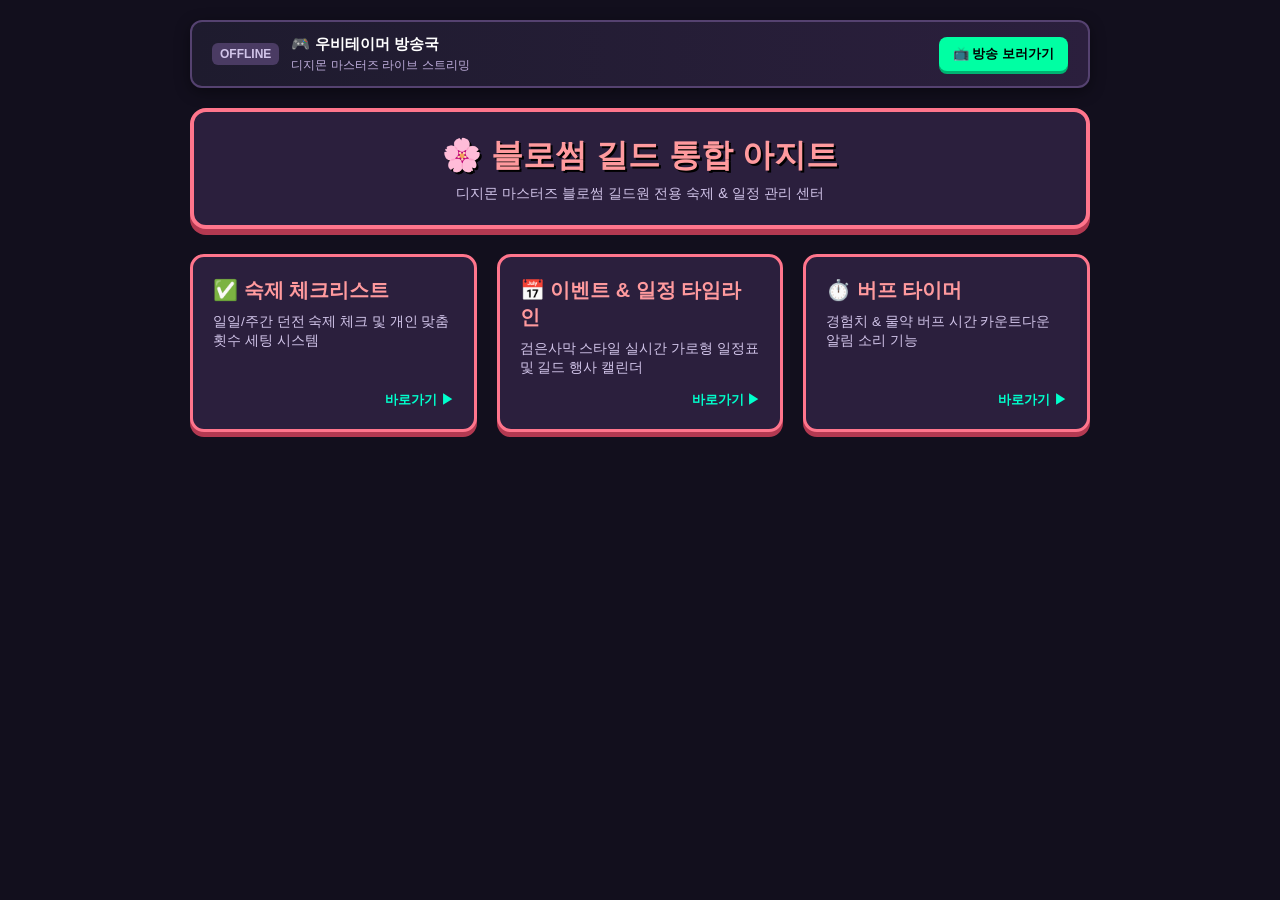
==== index.html @ 5b535c8c "Update index.html" ====
<!DOCTYPE html>
<html lang="ko">
<head>
  <meta charset="UTF-8">
  <meta name="viewport" content="width=device-width, initial-scale=1.0">
  <title>🌸 블로썸 길드 아지트</title>
  <style>
    * { box-sizing: border-box; margin: 0; padding: 0; }
    body {
      background-color: #120f1d;
      color: #ffffff;
      font-family: 'Segoe UI', Malgun Gothic, sans-serif;
      padding: 20px 10px;
      display: flex;
      flex-direction: column;
      align-items: center;
      min-height: 100vh;
      background-image: radial-gradient(#ff9a9e 0.6px, transparent 0.6px), radial-gradient(#ff9a9e 0.6px, #120f1d 0.6px);
      background-size: 24px 24px;
    }
    .container { width: 100%; max-width: 900px; }

    /* 치지직 방송 홍보 배너 */
    .stream-banner {
      background: linear-gradient(90deg, #1e1b2e 0%, #2b1f3d 100%);
      border: 2px solid #554270;
      border-radius: 12px;
      padding: 12px 20px;
      margin-bottom: 20px;
      display: flex;
      justify-content: space-between;
      align-items: center;
      box-shadow: 0 4px 15px rgba(0, 0, 0, 0.4);
      transition: 0.3s;
    }
    /* LIVE 방송 중일 때 스타일 */
    .stream-banner.is-live {
      border-color: #ff5252;
      box-shadow: 0 0 20px rgba(255, 82, 82, 0.4);
      background: linear-gradient(90deg, #2e1b25 0%, #3d1f2b 100%);
    }

    .stream-info { display: flex; align-items: center; gap: 12px; }
    
    .stream-badge {
      background: #4a3b63;
      color: #d1c4e9;
      font-weight: bold;
      font-size: 0.75rem;
      padding: 4px 8px;
      border-radius: 6px;
      transition: 0.3s;
    }
    .stream-banner.is-live .stream-badge {
      background: #ff5252;
      color: #fff;
      animation: pulse 1.5s infinite;
    }

    @keyframes pulse {
      0% { opacity: 1; }
      50% { opacity: 0.6; }
      100% { opacity: 1; }
    }

    .stream-text h4 { font-size: 0.95rem; color: #fff; margin-bottom: 2px; }
    .stream-text p { font-size: 0.78rem; color: #bfaedc; }
    
    .btn-chzzk {
      background: #00ffa3;
      color: #000;
      font-weight: bold;
      text-decoration: none;
      padding: 8px 14px;
      border-radius: 8px;
      font-size: 0.82rem;
      transition: 0.2s;
      box-shadow: 0 3px 0 #00b372;
    }
    .btn-chzzk:hover { background: #33ffb8; transform: translateY(-1px); }

    header {
      text-align: center;
      margin-bottom: 25px;
      background: #2b1f3d;
      padding: 22px;
      border-radius: 16px;
      border: 4px solid #ff758c;
      box-shadow: 0 6px 0 #b33951;
    }
    header h1 { font-size: 2rem; color: #ff9a9e; margin-bottom: 6px; text-shadow: 2px 2px 0px #000; }
    header p { font-size: 0.9rem; color: #d1c4e9; }

    /* 메인 메뉴 카드 그리드 */
    .menu-grid {
      display: grid;
      grid-template-columns: repeat(auto-fit, minmax(260px, 1fr));
      gap: 20px;
    }
    .menu-card {
      background: #2b1f3d;
      border-radius: 14px;
      padding: 20px;
      border: 3px solid #ff758c;
      box-shadow: 0 5px 0 #b33951;
      text-decoration: none;
      color: #fff;
      display: flex;
      flex-direction: column;
      justify-content: space-between;
      transition: 0.2s;
    }
    .menu-card:hover { transform: translateY(-3px); border-color: #00ffcc; box-shadow: 0 8px 0 #00aa88; }
    .card-title { font-size: 1.25rem; font-weight: bold; color: #ff9a9e; margin-bottom: 8px; }
    .card-desc { font-size: 0.85rem; color: #d1c4e9; line-height: 1.4; margin-bottom: 15px; }
    .card-go { font-size: 0.8rem; font-weight: bold; color: #00ffcc; text-align: right; }
  </style>
</head>
<body>

  <div class="container">
    
    <!-- 🎮 우비테이머 실시간 라이브 연동 배너 -->
    <div class="stream-banner" id="streamBanner">
      <div class="stream-info">
        <span class="stream-badge" id="liveBadge">OFFLINE</span>
        <div class="stream-text">
          <h4 id="streamTitle">🎮 우비테이머 방송국</h4>
          <p id="streamDesc">디지몬 마스터즈 라이브 스트리밍</p>
        </div>
      </div>
      <a href="https://chzzk.naver.com/241f32b55087d010e6a1b2468b45d8b8" id="chzzkLink" target="_blank" class="btn-chzzk">📺 방송 보러가기</a>
    </div>

    <header>
      <h1>🌸 블로썸 길드 통합 아지트</h1>
      <p>디지몬 마스터즈 블로썸 길드원 전용 숙제 & 일정 관리 센터</p>
    </header>

    <div class="menu-grid">
      <a href="todo.html" class="menu-card">
        <div>
          <div class="card-title">✅ 숙제 체크리스트</div>
          <div class="card-desc">일일/주간 던전 숙제 체크 및 개인 맞춤 횟수 세팅 시스템</div>
        </div>
        <div class="card-go">바로가기 ▶</div>
      </a>

      <a href="event.html" class="menu-card">
        <div>
          <div class="card-title">📅 이벤트 & 일정 타임라인</div>
          <div class="card-desc">검은사막 스타일 실시간 가로형 일정표 및 길드 행사 캘린더</div>
        </div>
        <div class="card-go">바로가기 ▶</div>
      </a>

      <a href="timer.html" class="menu-card">
        <div>
          <div class="card-title">⏱️ 버프 타이머</div>
          <div class="card-desc">경험치 & 물약 버프 시간 카운트다운 알림 소리 기능</div>
        </div>
        <div class="card-go">바로가기 ▶</div>
      </a>
    </div>

  </div>

  <script>
    // 🌟 치지직 URL 기반 라이브 상태 감지
    const chzzkUrl = document.getElementById('chzzkLink').href;
    
    // URL에서 채널 고유 ID 추출
    function extractChannelId(url) {
      const match = url.match(/chzzk\.naver\.com\/(?:live\/)?([a-zA-Z0-9]+)/);
      return match ? match[1] : null;
    }

    async function checkChzzkLiveStatus() {
      const channelId = extractChannelId(chzzkUrl);
      if (!channelId) return;

      const banner = document.getElementById('streamBanner');
      const badge = document.getElementById('liveBadge');
      const desc = document.getElementById('streamDesc');

      try {
        // 프록시 API를 사용하여 실시간 방송 상태 데이터 로드
        const res = await fetch(`https://api.chzzk.naver.com/service/v1/channels/${channelId}/live-detail`);
        const data = await res.json();

        if (data && data.content && data.content.status === 'OPEN') {
          // 방송 중 (OPEN)일 때
          banner.classList.add('is-live');
          badge.innerText = '🔴 LIVE 방송 중';
          
          const liveTitle = data.content.liveTitle || '디지몬 마스터즈 방송 진행 중!';
          desc.innerText = liveTitle;
        } else {
          // 방송이 아닐 때 (CLOSE)
          banner.classList.remove('is-live');
          badge.innerText = 'OFFLINE';
          desc.innerText = '디지몬 마스터즈 라이브 스트리밍';
        }
      } catch (err) {
        // CORS 또는 로딩 오류 시 기본 오프라인 상태 유지
        console.log("치지직 상태 감지 대기 중");
      }
    }

    // 로딩 시 1회 체크 및 1분마다 상태 자동 갱신
    checkChzzkLiveStatus();
    setInterval(checkChzzkLiveStatus, 60000);
  </script>
</body>
</html>
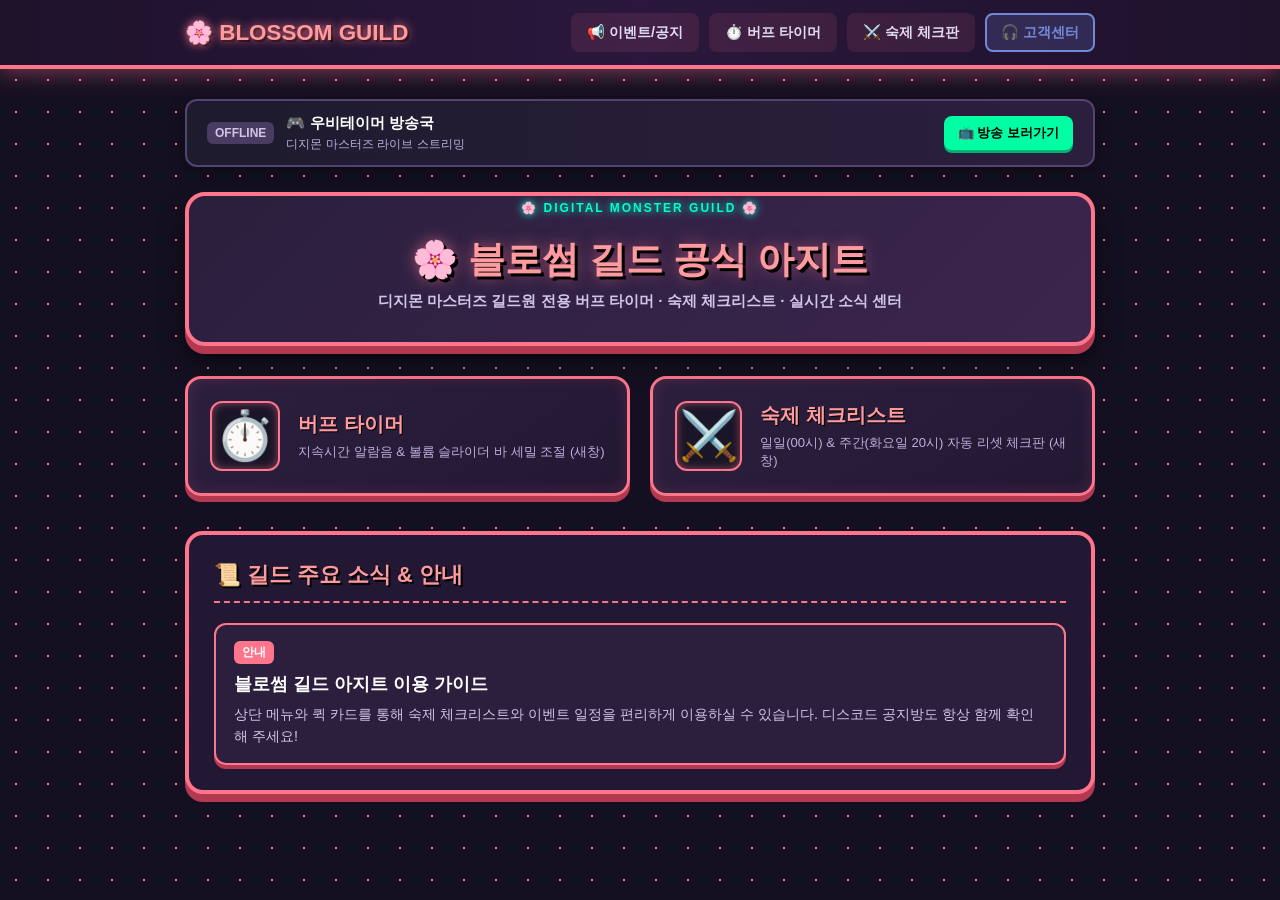
==== commit c05a6d29: "Update index.html" ====
--- a/index.html
+++ b/index.html
@@ -3,45 +3,122 @@
 <head>
   <meta charset="UTF-8">
   <meta name="viewport" content="width=device-width, initial-scale=1.0">
-  <title>🌸 블로썸 길드 아지트</title>
+  <title>🌸 블로썸 길드 공식 아지트</title>
   <style>
-    * { box-sizing: border-box; margin: 0; padding: 0; }
+    * {
+      box-sizing: border-box;
+      margin: 0;
+      padding: 0;
+    }
     body {
-      background-color: #120f1d;
+      background-color: #151021;
       color: #ffffff;
       font-family: 'Segoe UI', Malgun Gothic, sans-serif;
-      padding: 20px 10px;
+      min-height: 100vh;
+      /* 디마/벚꽃 테마 감성 배경 패턴 */
+      background-image: 
+        radial-gradient(#ff758c 0.8px, transparent 0.8px), 
+        radial-gradient(#00ffcc 0.6px, #151021 0.6px);
+      background-size: 32px 32px;
+      background-position: 0 0, 16px 16px;
       display: flex;
       flex-direction: column;
       align-items: center;
-      min-height: 100vh;
-      background-image: radial-gradient(#ff9a9e 0.6px, transparent 0.6px), radial-gradient(#ff9a9e 0.6px, #120f1d 0.6px);
-      background-size: 24px 24px;
-    }
-    .container { width: 100%; max-width: 900px; }
-
-    /* 치지직 방송 홍보 배너 */
+    }
+
+    /* 🎮 상단 게임 카테고리 네비게이션 바 (디지바이스 네온 스타일) */
+    nav.navbar {
+      width: 100%;
+      background: linear-gradient(90deg, #1e122b, #2b173d, #1e122b);
+      border-bottom: 4px solid #ff758c;
+      box-shadow: 0 4px 20px rgba(255, 117, 140, 0.4);
+      position: sticky;
+      top: 0;
+      z-index: 100;
+      display: flex;
+      justify-content: center;
+    }
+    .nav-container {
+      width: 100%;
+      max-width: 950px;
+      display: flex;
+      justify-content: space-between;
+      align-items: center;
+      padding: 0 20px;
+      height: 65px;
+    }
+    .brand-logo {
+      font-size: 1.4rem;
+      font-weight: 900;
+      color: #ff9a9e;
+      text-decoration: none;
+      text-shadow: 0 0 10px #ff758c, 2px 2px 0 #000;
+      display: flex;
+      align-items: center;
+      gap: 8px;
+    }
+    .nav-menu {
+      display: flex;
+      list-style: none;
+      gap: 10px;
+    }
+    .nav-link {
+      color: #e2d9f3;
+      text-decoration: none;
+      font-weight: bold;
+      font-size: 0.9rem;
+      padding: 8px 14px;
+      border-radius: 8px;
+      border: 2px solid transparent;
+      transition: 0.2s;
+      display: flex;
+      align-items: center;
+      gap: 6px;
+      background: rgba(255, 117, 140, 0.1);
+    }
+    .nav-link:hover {
+      background: #ff758c;
+      color: #fff;
+      border-color: #fff;
+      box-shadow: 0 0 12px #ff758c;
+      transform: translateY(-2px);
+    }
+    .nav-link.support {
+      background: rgba(114, 137, 218, 0.2);
+      border-color: #7289da;
+      color: #7289da;
+    }
+    .nav-link.support:hover {
+      background: #7289da;
+      color: #fff;
+      box-shadow: 0 0 12px #7289da;
+    }
+
+    .main-container {
+      width: 100%;
+      max-width: 950px;
+      padding: 30px 20px;
+    }
+
+    /* 🎮 우비테이머 실시간 라이브 연동 배너 (민폐 안 끼치고 세련된 디자인) */
     .stream-banner {
       background: linear-gradient(90deg, #1e1b2e 0%, #2b1f3d 100%);
       border: 2px solid #554270;
       border-radius: 12px;
       padding: 12px 20px;
-      margin-bottom: 20px;
+      margin-bottom: 25px;
       display: flex;
       justify-content: space-between;
       align-items: center;
       box-shadow: 0 4px 15px rgba(0, 0, 0, 0.4);
       transition: 0.3s;
     }
-    /* LIVE 방송 중일 때 스타일 */
     .stream-banner.is-live {
       border-color: #ff5252;
       box-shadow: 0 0 20px rgba(255, 82, 82, 0.4);
       background: linear-gradient(90deg, #2e1b25 0%, #3d1f2b 100%);
     }
-
     .stream-info { display: flex; align-items: center; gap: 12px; }
-    
     .stream-badge {
       background: #4a3b63;
       color: #d1c4e9;
@@ -56,16 +133,13 @@
       color: #fff;
       animation: pulse 1.5s infinite;
     }
-
     @keyframes pulse {
       0% { opacity: 1; }
       50% { opacity: 0.6; }
       100% { opacity: 1; }
     }
-
     .stream-text h4 { font-size: 0.95rem; color: #fff; margin-bottom: 2px; }
     .stream-text p { font-size: 0.78rem; color: #bfaedc; }
-    
     .btn-chzzk {
       background: #00ffa3;
       color: #000;
@@ -79,47 +153,209 @@
     }
     .btn-chzzk:hover { background: #33ffb8; transform: translateY(-1px); }
 
-    header {
+    /* 메인 히어로 헤더 (블로썸 길드 타이틀) */
+    header.hero-header {
       text-align: center;
-      margin-bottom: 25px;
+      margin-bottom: 30px;
+      background: linear-gradient(135deg, #2b1f3d, #3c254e);
+      padding: 30px 20px;
+      border-radius: 20px;
+      border: 4px solid #ff758c;
+      box-shadow: 0 8px 0 #b33951, 0 15px 25px rgba(0,0,0,0.6);
+      position: relative;
+      overflow: hidden;
+    }
+    header.hero-header::before {
+      content: "🌸 DIGITAL MONSTER GUILD 🌸";
+      position: absolute;
+      top: 5px;
+      left: 50%;
+      transform: translateX(-50%);
+      font-size: 0.75rem;
+      color: #00ffcc;
+      font-weight: bold;
+      letter-spacing: 2px;
+      text-shadow: 0 0 8px #00ffcc;
+    }
+    header.hero-header h1 {
+      font-size: 2.3rem;
+      color: #ff9a9e;
+      margin: 10px 0 6px 0;
+      text-shadow: 3px 3px 0px #000, 0 0 15px rgba(255,117,140,0.6);
+    }
+    header.hero-header p {
+      font-size: 0.95rem;
+      color: #d1c4e9;
+      font-weight: 600;
+    }
+
+    /* 🚀 게임 유틸리티 퀵 바로가기 카드 */
+    .quick-grid {
+      display: grid;
+      grid-template-columns: 1fr 1fr;
+      gap: 20px;
+      margin-bottom: 35px;
+    }
+    @media (max-width: 650px) {
+      .quick-grid {
+        grid-template-columns: 1fr;
+      }
+      .nav-menu {
+        gap: 4px;
+      }
+      .nav-link {
+        font-size: 0.75rem;
+        padding: 6px 8px;
+      }
+    }
+    .quick-card {
+      background: linear-gradient(145deg, #2b1f3d, #231834);
+      border: 3px solid #ff758c;
+      border-radius: 16px;
+      padding: 22px;
+      text-decoration: none;
+      color: #fff;
+      box-shadow: 0 6px 0 #b33951, inset 0 0 15px rgba(255,117,140,0.15);
+      transition: 0.2s;
+      display: flex;
+      align-items: center;
+      gap: 18px;
+    }
+    .quick-card:hover {
+      transform: translateY(-4px);
+      box-shadow: 0 10px 0 #b33951, 0 0 20px rgba(255,117,140,0.4);
+      border-color: #ff9a9e;
+    }
+    .quick-card:active {
+      transform: translateY(2px);
+      box-shadow: 0 3px 0 #b33951;
+    }
+    .quick-icon {
+      font-size: 3rem;
+      background: #1a1528;
+      width: 70px;
+      height: 70px;
+      display: flex;
+      align-items: center;
+      justify-content: center;
+      border-radius: 12px;
+      border: 2px solid #ff758c;
+      box-shadow: inset 0 0 8px rgba(255,117,140,0.5);
+    }
+    .quick-info h3 {
+      font-size: 1.25rem;
+      color: #ff9a9e;
+      margin-bottom: 5px;
+      text-shadow: 1px 1px 0 #000;
+    }
+    .quick-info p {
+      font-size: 0.82rem;
+      color: #bfaedc;
+      line-height: 1.35;
+    }
+
+    /* 📢 공지사항 & 이벤트 소식 게시판 섹션 */
+    .board-section {
+      background: #231834;
+      border-radius: 18px;
+      padding: 25px;
+      border: 4px solid #ff758c;
+      box-shadow: 0 8px 0 #b33951;
+    }
+    .board-header {
+      display: flex;
+      justify-content: space-between;
+      align-items: center;
+      margin-bottom: 20px;
+      padding-bottom: 12px;
+      border-bottom: 2px dashed #ff758c;
+    }
+    .board-title {
+      font-size: 1.35rem;
+      font-weight: bold;
+      color: #ff9a9e;
+      text-shadow: 2px 2px 0 #000;
+      display: flex;
+      align-items: center;
+      gap: 8px;
+    }
+    
+    button {
+      font-family: inherit;
+      font-size: 0.85rem;
+      padding: 7px 14px;
+      border-radius: 8px;
+      border: 2px solid #222;
+      outline: none;
+      cursor: pointer;
+      font-weight: bold;
+      transition: 0.15s;
+    }
+    .btn-admin {
+      background: #ffb703;
+      color: #111;
+      border-color: #d48b00;
+      box-shadow: 0 3px 0 #b57600;
+    }
+    .btn-admin:hover {
+      background: #ffd043;
+    }
+    .btn-admin:active {
+      transform: translateY(2px);
+      box-shadow: none;
+    }
+
+    .notice-list {
+      display: flex;
+      flex-direction: column;
+      gap: 14px;
+    }
+    .notice-card {
       background: #2b1f3d;
-      padding: 22px;
-      border-radius: 16px;
-      border: 4px solid #ff758c;
-      box-shadow: 0 6px 0 #b33951;
-    }
-    header h1 { font-size: 2rem; color: #ff9a9e; margin-bottom: 6px; text-shadow: 2px 2px 0px #000; }
-    header p { font-size: 0.9rem; color: #d1c4e9; }
-
-    /* 메인 메뉴 카드 그리드 */
-    .menu-grid {
-      display: grid;
-      grid-template-columns: repeat(auto-fit, minmax(260px, 1fr));
-      gap: 20px;
-    }
-    .menu-card {
-      background: #2b1f3d;
-      border-radius: 14px;
-      padding: 20px;
-      border: 3px solid #ff758c;
-      box-shadow: 0 5px 0 #b33951;
-      text-decoration: none;
-      color: #fff;
-      display: flex;
-      flex-direction: column;
-      justify-content: space-between;
-      transition: 0.2s;
-    }
-    .menu-card:hover { transform: translateY(-3px); border-color: #00ffcc; box-shadow: 0 8px 0 #00aa88; }
-    .card-title { font-size: 1.25rem; font-weight: bold; color: #ff9a9e; margin-bottom: 8px; }
-    .card-desc { font-size: 0.85rem; color: #d1c4e9; line-height: 1.4; margin-bottom: 15px; }
-    .card-go { font-size: 0.8rem; font-weight: bold; color: #00ffcc; text-align: right; }
+      border-radius: 12px;
+      padding: 16px 18px;
+      border: 2px solid #ff758c;
+      box-shadow: 0 4px 0 #b33951;
+    }
+    .notice-badge {
+      display: inline-block;
+      background: #ff758c;
+      color: #fff;
+      font-size: 0.75rem;
+      font-weight: bold;
+      padding: 3px 8px;
+      border-radius: 6px;
+      margin-bottom: 8px;
+    }
+    .notice-card h4 {
+      font-size: 1.12rem;
+      color: #fff;
+      margin-bottom: 8px;
+    }
+    .notice-card p {
+      font-size: 0.9rem;
+      color: #d1c4e9;
+      line-height: 1.5;
+    }
   </style>
 </head>
 <body>
 
-  <div class="container">
-    
+  <!-- 🎮 상단 게임 카테고리 네비게이션 바 -->
+  <nav class="navbar">
+    <div class="nav-container">
+      <a href="index.html" class="brand-logo">🌸 BLOSSOM GUILD</a>
+      <ul class="nav-menu">
+        <li><a href="event.html" target="_blank" class="nav-link">📢 이벤트/공지</a></li>
+        <li><a href="timer.html" target="_blank" class="nav-link">⏱️ 버프 타이머</a></li>
+        <li><a href="todo.html" target="_blank" class="nav-link">⚔️ 숙제 체크판</a></li>
+        <li><a href="https://discord.com/users/641524398859354113" target="_blank" class="nav-link support">🎧 고객센터</a></li>
+      </ul>
+    </div>
+  </nav>
+
+  <div class="main-container">
+
     <!-- 🎮 우비테이머 실시간 라이브 연동 배너 -->
     <div class="stream-banner" id="streamBanner">
       <div class="stream-info">
@@ -132,44 +368,50 @@
       <a href="https://chzzk.naver.com/241f32b55087d010e6a1b2468b45d8b8" id="chzzkLink" target="_blank" class="btn-chzzk">📺 방송 보러가기</a>
     </div>
 
-    <header>
-      <h1>🌸 블로썸 길드 통합 아지트</h1>
-      <p>디지몬 마스터즈 블로썸 길드원 전용 숙제 & 일정 관리 센터</p>
+    <header class="hero-header">
+      <h1>🌸 블로썸 길드 공식 아지트</h1>
+      <p>디지몬 마스터즈 길드원 전용 버프 타이머 · 숙제 체크리스트 · 실시간 소식 센터</p>
     </header>
 
-    <div class="menu-grid">
-      <a href="todo.html" class="menu-card">
-        <div>
-          <div class="card-title">✅ 숙제 체크리스트</div>
-          <div class="card-desc">일일/주간 던전 숙제 체크 및 개인 맞춤 횟수 세팅 시스템</div>
+    <!-- 🚀 유틸리티 퀵 바로가기 (새창 열기) -->
+    <div class="quick-grid">
+      <a href="timer.html" target="_blank" class="quick-card">
+        <div class="quick-icon">⏱️</div>
+        <div class="quick-info">
+          <h3>버프 타이머</h3>
+          <p>지속시간 알람음 & 볼륨 슬라이더 바 세밀 조절 (새창)</p>
         </div>
-        <div class="card-go">바로가기 ▶</div>
       </a>
 
-      <a href="event.html" class="menu-card">
-        <div>
-          <div class="card-title">📅 이벤트 & 일정 타임라인</div>
-          <div class="card-desc">검은사막 스타일 실시간 가로형 일정표 및 길드 행사 캘린더</div>
+      <a href="todo.html" target="_blank" class="quick-card">
+        <div class="quick-icon">⚔️</div>
+        <div class="quick-info">
+          <h3>숙제 체크리스트</h3>
+          <p>일일(00시) & 주간(화요일 20시) 자동 리셋 체크판 (새창)</p>
         </div>
-        <div class="card-go">바로가기 ▶</div>
-      </a>
-
-      <a href="timer.html" class="menu-card">
-        <div>
-          <div class="card-title">⏱️ 버프 타이머</div>
-          <div class="card-desc">경험치 & 물약 버프 시간 카운트다운 알림 소리 기능</div>
-        </div>
-        <div class="card-go">바로가기 ▶</div>
       </a>
     </div>
 
+    <!-- 📢 공지 및 이벤트 게시판 -->
+    <div class="board-section" id="boardSection">
+      <div class="board-header">
+        <div class="board-title">📜 길드 주요 소식 & 안내</div>
+      </div>
+      <div class="notice-list">
+        <div class="notice-card">
+          <span class="notice-badge">안내</span>
+          <h4>블로썸 길드 아지트 이용 가이드</h4>
+          <p>상단 메뉴와 퀵 카드를 통해 숙제 체크리스트와 이벤트 일정을 편리하게 이용하실 수 있습니다. 디스코드 공지방도 항상 함께 확인해 주세요!</p>
+        </div>
+      </div>
+    </div>
+
   </div>
 
   <script>
-    // 🌟 치지직 URL 기반 라이브 상태 감지
+    // 🌟 치지직 URL 기반 라이브 상태 감지 스크립트
     const chzzkUrl = document.getElementById('chzzkLink').href;
     
-    // URL에서 채널 고유 ID 추출
     function extractChannelId(url) {
       const match = url.match(/chzzk\.naver\.com\/(?:live\/)?([a-zA-Z0-9]+)/);
       return match ? match[1] : null;
@@ -184,30 +426,23 @@
       const desc = document.getElementById('streamDesc');
 
       try {
-        // 프록시 API를 사용하여 실시간 방송 상태 데이터 로드
         const res = await fetch(`https://api.chzzk.naver.com/service/v1/channels/${channelId}/live-detail`);
         const data = await res.json();
 
         if (data && data.content && data.content.status === 'OPEN') {
-          // 방송 중 (OPEN)일 때
           banner.classList.add('is-live');
           badge.innerText = '🔴 LIVE 방송 중';
-          
-          const liveTitle = data.content.liveTitle || '디지몬 마스터즈 방송 진행 중!';
-          desc.innerText = liveTitle;
+          desc.innerText = data.content.liveTitle || '디지몬 마스터즈 방송 진행 중!';
         } else {
-          // 방송이 아닐 때 (CLOSE)
           banner.classList.remove('is-live');
           badge.innerText = 'OFFLINE';
           desc.innerText = '디지몬 마스터즈 라이브 스트리밍';
         }
       } catch (err) {
-        // CORS 또는 로딩 오류 시 기본 오프라인 상태 유지
         console.log("치지직 상태 감지 대기 중");
       }
     }
 
-    // 로딩 시 1회 체크 및 1분마다 상태 자동 갱신
     checkChzzkLiveStatus();
     setInterval(checkChzzkLiveStatus, 60000);
   </script>
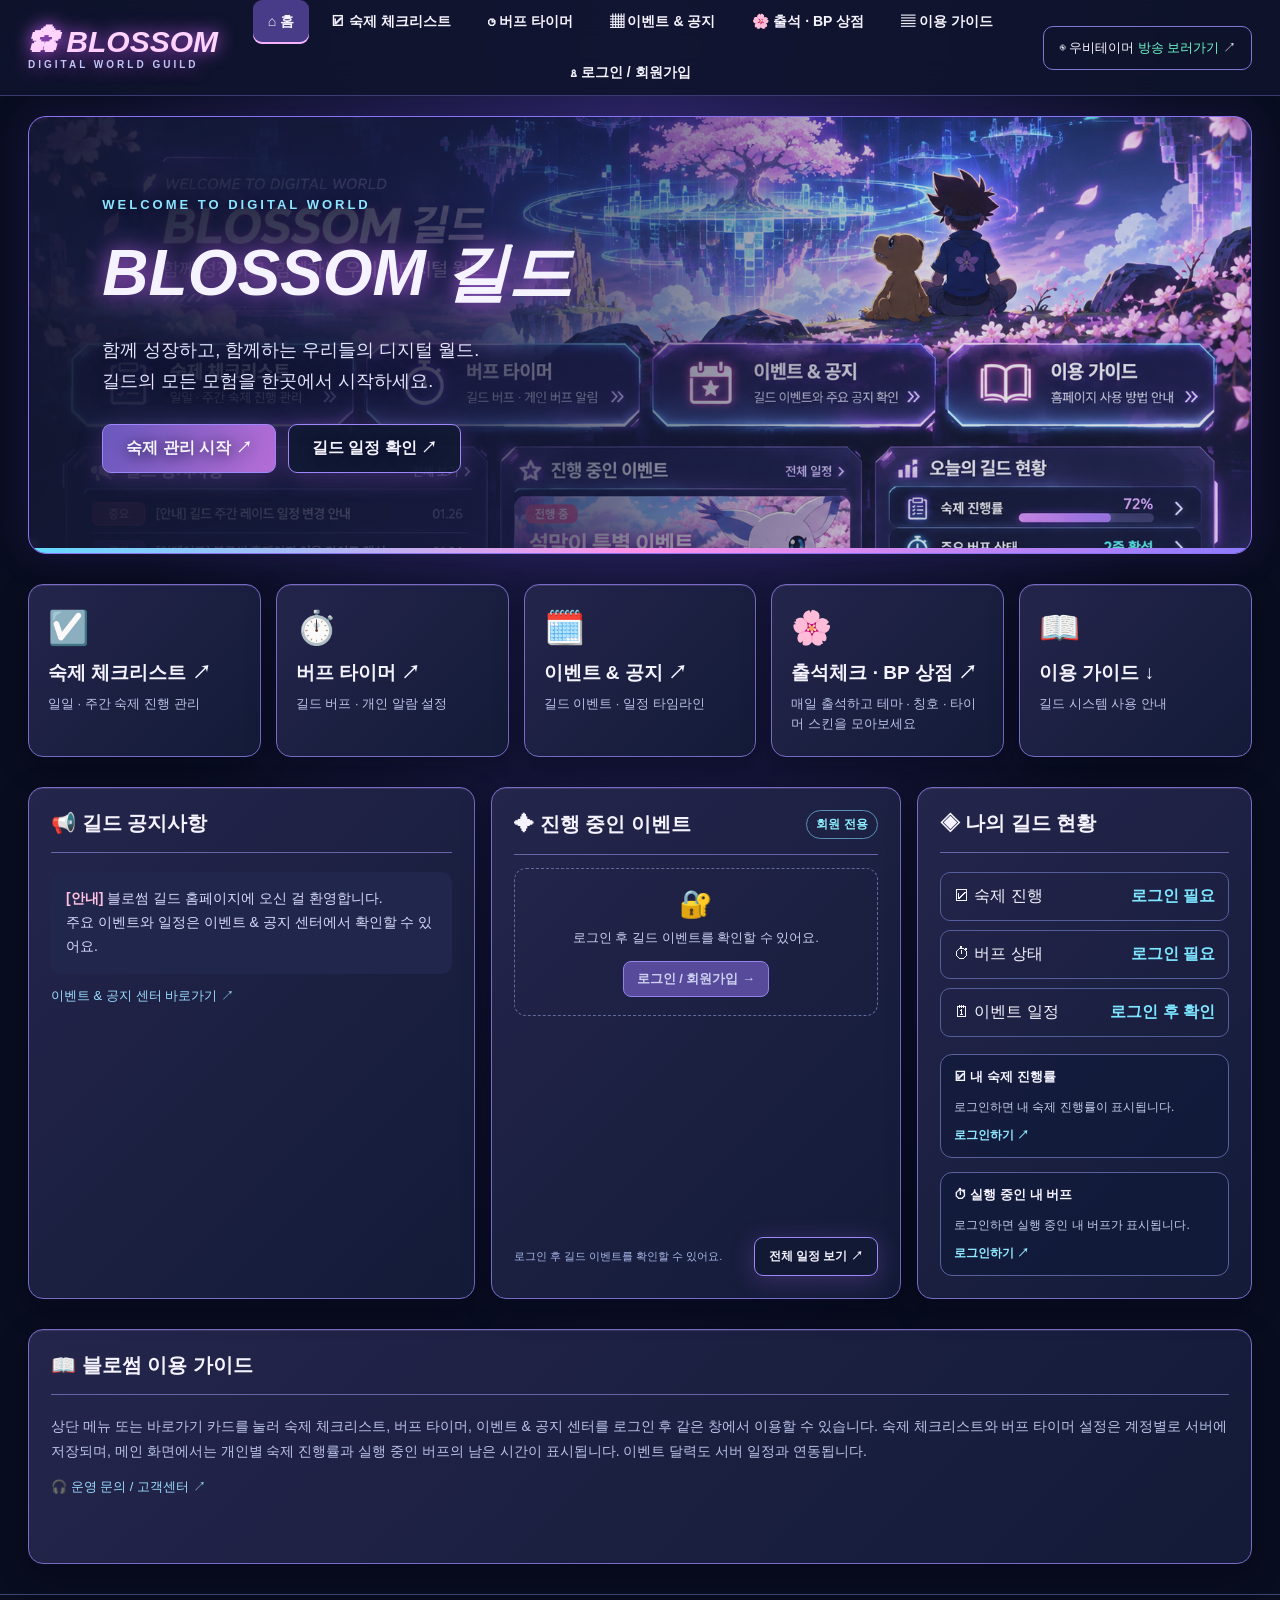
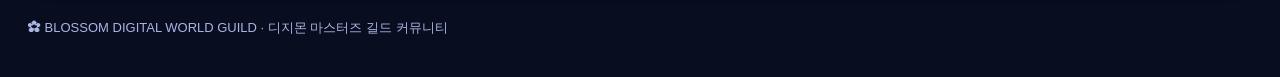
==== commit c39fdeb3: "Add files via upload" ====
--- a/index.html
+++ b/index.html
@@ -1,450 +1,60 @@
-<!DOCTYPE html>
-<html lang="ko">
-<head>
-  <meta charset="UTF-8">
-  <meta name="viewport" content="width=device-width, initial-scale=1.0">
-  <title>🌸 블로썸 길드 공식 아지트</title>
-  <style>
-    * {
-      box-sizing: border-box;
-      margin: 0;
-      padding: 0;
-    }
-    body {
-      background-color: #151021;
-      color: #ffffff;
-      font-family: 'Segoe UI', Malgun Gothic, sans-serif;
-      min-height: 100vh;
-      /* 디마/벚꽃 테마 감성 배경 패턴 */
-      background-image: 
-        radial-gradient(#ff758c 0.8px, transparent 0.8px), 
-        radial-gradient(#00ffcc 0.6px, #151021 0.6px);
-      background-size: 32px 32px;
-      background-position: 0 0, 16px 16px;
-      display: flex;
-      flex-direction: column;
-      align-items: center;
-    }
+<!DOCTYPE html><html lang="ko"><head><meta charset="UTF-8"><meta name="viewport" content="width=device-width,initial-scale=1"><meta name="theme-color" content="#0a1025"><title>BLOSSOM | DIGITAL WORLD GUILD</title><style>
+:root{--bg:#090d20;--panel:#161c3b;--line:#5555a0;--pink:#f3a4f4;--blue:#76ddff;--text:#f5f3ff;--muted:#bbc3e8}*{box-sizing:border-box}body{margin:0;background:radial-gradient(ellipse at 50% 0,#26225b 0,transparent 60%),var(--bg);font-family:'Malgun Gothic','Apple SD Gothic Neo',sans-serif;color:var(--text)}a{color:inherit;text-decoration:none}.wrap{max-width:1480px;margin:auto;padding:0 28px}.top{background:#10142ee8;border-bottom:1px solid #7774d66b;position:sticky;top:0;z-index:5;backdrop-filter:blur(18px)}.nav{display:flex;align-items:center;gap:25px;min-height:82px}.brand{font-size:30px;font-weight:900;font-style:italic;color:#ffd4ff;text-shadow:0 0 17px #c75cf5;white-space:nowrap}.brand small{display:block;font-size:10px;letter-spacing:3px;color:#bfc5f6;font-style:normal}.links{display:flex;gap:7px;flex:1;justify-content:center;flex-wrap:wrap}.links a{padding:13px 15px;border-radius:9px;font-weight:700;font-size:14px}.links a:hover,.links a.active{background:#483b87;box-shadow:inset 0 -2px #f4b2ff}.stream-mini{border:1px solid #8076d4;padding:12px 15px;border-radius:10px;font-size:13px;white-space:nowrap}.stream-mini span{color:#6cf9c9}.hero{margin-top:20px;min-height:410px;border:1px solid #8c73f3;border-radius:18px;position:relative;overflow:hidden;background:linear-gradient(90deg,#111631ef 0%,#141739c4 35%,#12173724 75%),url('assets/blossom-concept.png') center 32%/cover;box-shadow:0 0 40px #6b42d12c}.hero:after{content:'';position:absolute;inset:auto 0 0;height:5px;background:linear-gradient(90deg,#63dbff,#ff91e8,#8d7bff)}.hero-content{position:relative;z-index:1;padding:80px 6%;max-width:650px;text-shadow:0 2px 15px #090b25}.eyebrow{font-size:13px;letter-spacing:3px;color:#8ae5ff;font-weight:800}.hero h1{font-size:clamp(38px,5vw,72px);margin:18px 0 14px;font-style:italic;text-shadow:0 0 22px #aa59d6}.hero p{font-size:18px;color:#e6e5ff;line-height:1.7}.hero-actions{display:flex;gap:12px;margin-top:28px;flex-wrap:wrap}.btn{display:inline-block;padding:13px 23px;border-radius:9px;border:1px solid #9e86fb;background:linear-gradient(110deg,#6958bd,#b66ed7);font-weight:800;box-shadow:0 4px 25px #9959d84f}.btn.alt{background:#111934d9}.section{margin:30px 0}.quick{display:grid;grid-template-columns:repeat(4,minmax(0,1fr));gap:15px}.tile,.panel{background:linear-gradient(135deg,#24254b,#131b38);border:1px solid #776bc4;border-radius:15px;box-shadow:inset 0 1px #d6b4ff25,0 9px 28px #02041470}.tile{padding:23px 19px;min-height:140px;transition:transform .2s,border-color .2s}.tile:hover{transform:translateY(-4px);border-color:#85eaff;box-shadow:0 0 25px #7369e35a}.tile .ico{font-size:33px;display:block;margin-bottom:13px}.tile strong{font-size:19px}.tile p{color:var(--muted);font-size:13px;line-height:1.5;margin:8px 0 0}.columns{display:grid;grid-template-columns:1.2fr 1.1fr .9fr;gap:16px}.panel{padding:22px;min-height:235px}.panel h2{font-size:20px;margin:0 0 19px;border-bottom:1px solid #6964a7;padding-bottom:15px}.notice{border-radius:10px;background:#20264c;padding:15px;line-height:1.7;font-size:14px;color:#d9dafa}.tag{color:#ffc1df;font-weight:800}.event-note{font-size:14px;color:var(--muted);line-height:1.8}.stat{padding:13px;border:1px solid #555e9d;border-radius:10px;margin:9px 0;display:flex;justify-content:space-between;gap:10px}.stat b{color:#7de5ff}.footer{border-top:1px solid #3d4578;margin-top:30px;padding:24px 0 40px;color:#aab5e1;font-size:13px}.status{color:#aeb8d8}.status.live{color:#70ffbb}.preview{display:block;color:#9bdbff;font-size:13px;margin-top:13px}.preview:hover{text-decoration:underline}@media(max-width:1000px){.quick{grid-template-columns:repeat(2,1fr)}.columns{grid-template-columns:1fr 1fr}.columns .panel:last-child{grid-column:1/-1}.nav{flex-wrap:wrap;padding:13px 0}.links{order:3;width:100%}.hero{min-height:350px}}@media(max-width:650px){.wrap{padding:0 14px}.brand{font-size:23px}.stream-mini{margin-left:auto;font-size:11px}.links{gap:0;justify-content:space-between}.links a{padding:10px 7px;font-size:12px}.hero{min-height:370px;background-position:57% 30%}.hero-content{padding:55px 20px;background:linear-gradient(90deg,#11162be0,#11162b40)}.hero p{font-size:15px}.quick,.columns{grid-template-columns:1fr}.columns .panel:last-child{grid-column:auto}.tile{min-height:105px;padding:18px}.tile .ico{display:inline-block;margin:0 12px 0 0}.tile strong{font-size:17px}.tile p{margin-left:49px}}
 
-    /* 🎮 상단 게임 카테고리 네비게이션 바 (디지바이스 네온 스타일) */
-    nav.navbar {
-      width: 100%;
-      background: linear-gradient(90deg, #1e122b, #2b173d, #1e122b);
-      border-bottom: 4px solid #ff758c;
-      box-shadow: 0 4px 20px rgba(255, 117, 140, 0.4);
-      position: sticky;
-      top: 0;
-      z-index: 100;
-      display: flex;
-      justify-content: center;
-    }
-    .nav-container {
-      width: 100%;
-      max-width: 950px;
-      display: flex;
-      justify-content: space-between;
-      align-items: center;
-      padding: 0 20px;
-      height: 65px;
-    }
-    .brand-logo {
-      font-size: 1.4rem;
-      font-weight: 900;
-      color: #ff9a9e;
-      text-decoration: none;
-      text-shadow: 0 0 10px #ff758c, 2px 2px 0 #000;
-      display: flex;
-      align-items: center;
-      gap: 8px;
-    }
-    .nav-menu {
-      display: flex;
-      list-style: none;
-      gap: 10px;
-    }
-    .nav-link {
-      color: #e2d9f3;
-      text-decoration: none;
-      font-weight: bold;
-      font-size: 0.9rem;
-      padding: 8px 14px;
-      border-radius: 8px;
-      border: 2px solid transparent;
-      transition: 0.2s;
-      display: flex;
-      align-items: center;
-      gap: 6px;
-      background: rgba(255, 117, 140, 0.1);
-    }
-    .nav-link:hover {
-      background: #ff758c;
-      color: #fff;
-      border-color: #fff;
-      box-shadow: 0 0 12px #ff758c;
-      transform: translateY(-2px);
-    }
-    .nav-link.support {
-      background: rgba(114, 137, 218, 0.2);
-      border-color: #7289da;
-      color: #7289da;
-    }
-    .nav-link.support:hover {
-      background: #7289da;
-      color: #fff;
-      box-shadow: 0 0 12px #7289da;
-    }
+/* 회원 메뉴: 서버에서 확인된 승인 상태/권한만 표시 */
+[hidden]{display:none!important}
+.links button{padding:13px 15px;border:0;border-radius:9px;font:inherit;font-size:14px;font-weight:700;background:transparent;color:inherit;cursor:pointer}
+.links button:hover{background:#483b87;box-shadow:inset 0 -2px #f4b2ff}
+.links .role-chip{align-self:center;border:1px solid #8775c8;border-radius:999px;padding:7px 11px;color:#e9c9ff;font-size:12px;font-weight:800;white-space:nowrap;background:#47356555}
+@media(max-width:650px){.links button{padding:10px 7px;font-size:12px}.links .role-chip{font-size:11px;padding:5px 7px}}
 
-    .main-container {
-      width: 100%;
-      max-width: 950px;
-      padding: 30px 20px;
-    }
+/* v6 메인 페이지 공개 이벤트 미리보기 */
+.event-panel{display:flex;flex-direction:column;gap:11px}
+.event-panel h2{display:flex;justify-content:space-between;align-items:center;gap:10px;flex-wrap:wrap;margin-bottom:2px}
+.home-event-summary{font-size:12px;color:#8eeeff;border:1px solid #5b8eb7;border-radius:20px;padding:5px 9px;white-space:nowrap;font-weight:700}
+.home-event-list{display:grid;gap:9px;flex:1;align-content:start}
+.home-event-card{display:block;border:1px solid #535e9b;border-radius:11px;padding:12px 13px;background:#111a37c9;transition:background .2s,border-color .2s}
+.home-event-card:hover{background:#283163;border-color:#9fe2ff}
+.home-event-heading{display:flex;gap:8px;align-items:center;min-width:0}
+.home-event-dot{height:10px;width:10px;flex:0 0 10px;border-radius:50%;box-shadow:0 0 12px #9f9cff77}
+.home-event-name{font-size:14px;font-weight:800;overflow:hidden;white-space:nowrap;text-overflow:ellipsis;min-width:0;flex:1}
+.home-event-status{font-size:11px;font-weight:800;border-radius:999px;padding:4px 7px;white-space:nowrap;color:#e5e6ff;border:1px solid #6572bb}
+.home-event-status.is-live{color:#96fada;border-color:#318f8a;background:#134b484f}
+.home-event-status.is-upcoming{color:#ffccf8;border-color:#a069b8;background:#68386142}
+.home-event-status.is-ended{color:#bac1d8}
+.home-event-meta{display:flex;align-items:center;justify-content:space-between;flex-wrap:wrap;gap:5px;margin:9px 0;color:#bfc8ed;font-size:11px}
+.home-event-remaining{color:#8feaff;font-size:11px}
+.home-event-progress{width:100%;height:5px;background:#404774;border-radius:99px;overflow:hidden}
+.home-event-progress-fill{height:100%;width:0;border-radius:99px;transition:width .5s ease}
+.home-event-empty{display:flex;flex-direction:column;gap:7px;align-items:center;justify-content:center;min-height:148px;border:1px dashed #606a9c;border-radius:12px;padding:16px;color:#cbd0f0;text-align:center;font-size:13px}
+.home-event-empty p{margin:0;line-height:1.7}
+.home-event-empty-icon{font-size:27px}
+.home-event-login{margin-top:5px;border:1px solid #9481eb;padding:8px 13px;border-radius:8px;background:#574a9b;font-weight:800}
+.home-event-foot{margin-top:auto;display:flex;justify-content:space-between;align-items:center;gap:10px;flex-wrap:wrap}
+.home-event-foot small{color:#a8b8e9;font-size:11px}
+.home-event-foot .btn{font-size:12px;padding:10px 14px}
+/* v9 홈 숙제·버프 실시간 요약 */
+.hd-dash{display:grid;gap:14px;margin-top:17px}
+.hd-section{padding:13px;border:1px solid #59619f;border-radius:12px;background:#101a39a6}
+.hd-section-head{display:flex;justify-content:space-between;align-items:center;gap:8px;flex-wrap:wrap;font-size:13px;font-weight:800;margin-bottom:12px}
+.hd-section-head b{font-size:12px;color:#91e9ff;white-space:nowrap}
+.hd-task-row{margin-bottom:12px}
+.hd-task-head{display:flex;justify-content:space-between;gap:8px;margin-bottom:5px;color:#cdd5f2;font-size:12px}
+.hd-task-head strong{color:#f9d9ff}
+.hd-track{height:7px;background:#313a68;border-radius:99px;overflow:hidden}
+.hd-fill{height:100%;background:linear-gradient(90deg,#72dcff,#f6a6ef);border-radius:99px;transition:width .3s ease}
+.hd-buff-row{display:flex;justify-content:space-between;align-items:center;gap:10px;padding:9px 0;border-bottom:1px solid #485489;font-size:12px}
+.hd-buff-name{flex:1;overflow:hidden;text-overflow:ellipsis;white-space:nowrap;color:#dce4ff}
+.hd-buff-time{font-variant-numeric:tabular-nums;color:#82f9ca;white-space:nowrap}
+.hd-empty{font-size:12px;color:#c5cce9;line-height:1.65}
+.hd-action{display:inline-block;margin-top:9px;color:#90e9ff;font-size:12px;font-weight:800}
+.hd-action:hover{text-decoration:underline}
+@media(max-width:650px){.hd-dash{gap:10px}.hd-section{padding:11px}}
+.quick{grid-template-columns:repeat(5,minmax(0,1fr))}@media(max-width:1000px){.quick{grid-template-columns:repeat(2,minmax(0,1fr))}}@media(max-width:650px){.quick{grid-template-columns:1fr}}</style><link rel="stylesheet" href="blossom-skins.css"></head><body><header class="top"><nav class="wrap nav"><a class="brand" href="index.html">✿ BLOSSOM<small>DIGITAL WORLD GUILD</small></a><div class="links"><a class="active" href="index.html">⌂ 홈</a><a href="todo.html">☑ 숙제 체크리스트</a><a href="timer.html">◷ 버프 타이머</a><a href="event.html">▦ 이벤트 & 공지</a><a href="shop.html">🌸 출석 · BP 상점</a><a href="#guide">▤ 이용 가이드</a><a href="auth.html" id="authNav">♙ 로그인 / 회원가입</a><span id="roleTag" class="role-chip" hidden></span><a href="admin.html" id="adminNav" hidden>⚙ 관리자 센터</a><button id="logoutNav" type="button" hidden>↪ 로그아웃</button></div><a class="stream-mini" href="https://chzzk.naver.com/241f32b55087d010e6a1b2468b45d8b8" target="_blank" rel="noopener">◉ 우비테이머 <span id="liveBadge">상태 확인 중</span> ↗</a></nav></header><main class="wrap"><section class="hero"><div class="hero-content"><div class="eyebrow">WELCOME TO DIGITAL WORLD</div><h1>BLOSSOM 길드</h1><p>함께 성장하고, 함께하는 우리들의 디지털 월드.<br>길드의 모든 모험을 한곳에서 시작하세요.</p><div class="hero-actions"><a class="btn" href="todo.html">숙제 관리 시작 ↗</a><a class="btn alt" href="event.html">길드 일정 확인 ↗</a></div></div></section><section class="section quick"><a class="tile" href="todo.html"><span class="ico">☑️</span><strong>숙제 체크리스트 ↗</strong><p>일일 · 주간 숙제 진행 관리</p></a><a class="tile" href="timer.html"><span class="ico">⏱️</span><strong>버프 타이머 ↗</strong><p>길드 버프 · 개인 알람 설정</p></a><a class="tile" href="event.html"><span class="ico">🗓️</span><strong>이벤트 & 공지 ↗</strong><p>길드 이벤트 · 일정 타임라인</p></a><a class="tile" href="shop.html"><span class="ico">🌸</span><strong>출석체크 · BP 상점 ↗</strong><p>매일 출석하고 테마 · 칭호 · 타이머 스킨을 모아보세요</p></a><a class="tile" href="#guide"><span class="ico">📖</span><strong>이용 가이드 ↓</strong><p>길드 시스템 사용 안내</p></a></section><section class="section columns"><article class="panel"><h2>📢 길드 공지사항</h2><div class="notice"><span class="tag">[안내]</span> 블로썸 길드 홈페이지에 오신 걸 환영합니다.<br>주요 이벤트와 일정은 이벤트 & 공지 센터에서 확인할 수 있어요.</div><a class="preview" href="event.html">이벤트 & 공지 센터 바로가기 ↗</a></article><article class="panel event-panel" aria-label="진행 중인 길드 이벤트">
+<h2>✦ 진행 중인 이벤트 <span class="home-event-summary" id="homeEventSummary">로그인 확인 중</span></h2>
+<div class="home-event-list" id="homeEventList" aria-live="polite"><p class="event-note">일정 불러오는 중…</p></div>
+<div class="home-event-foot"><small id="homeEventState" role="status">길드 일정 확인 중…</small><a class="btn alt" href="event.html">전체 일정 보기 ↗</a></div>
+</article><article class="panel"><h2>◈ 나의 길드 현황</h2><div class="stat"><span>☑ 숙제 진행</span><b id="homeTodoStats">확인 중…</b></div><div class="stat"><span>⏱ 버프 상태</span><b id="homeBuffStats">확인 중…</b></div><div class="stat"><span>🗓 이벤트 일정</span><b id="homeEventStats">로그인 후 확인</b></div><div class="hd-dash"><section class="hd-section"><div class="hd-section-head"><span>☑ 내 숙제 진행률</span></div><div id="homeTodoMini">불러오는 중…</div></section><section class="hd-section"><div class="hd-section-head"><span>⏱ 실행 중인 내 버프</span></div><div id="homeBuffMini">불러오는 중…</div></section></div></article></section><section class="section panel" id="guide"><h2>📖 블로썸 이용 가이드</h2><p class="event-note">상단 메뉴 또는 바로가기 카드를 눌러 숙제 체크리스트, 버프 타이머, 이벤트 & 공지 센터를 로그인 후 같은 창에서 이용할 수 있습니다. 숙제 체크리스트와 버프 타이머 설정은 계정별로 서버에 저장되며, 메인 화면에서는 개인별 숙제 진행률과 실행 중인 버프의 남은 시간이 표시됩니다. 이벤트 달력도 서버 일정과 연동됩니다.</p><a class="preview" href="https://discord.com/users/641524398859354113" target="_blank" rel="noopener">🎧 운영 문의 / 고객센터 ↗</a></section></main><footer class="footer"><div class="wrap">✿ BLOSSOM DIGITAL WORLD GUILD · 디지몬 마스터즈 길드 커뮤니티</div></footer><script>
+const channelId='241f32b55087d010e6a1b2468b45d8b8';async function checkLive(){const el=document.getElementById('liveBadge');try{const r=await fetch('https://api.chzzk.naver.com/service/v1/channels/'+channelId+'/live-detail');if(!r.ok)throw Error('status');const data=await r.json();const live=data?.content?.status==='OPEN';el.textContent=live?'● LIVE ON':'● OFFLINE';el.className=live?'status live':'status'}catch(e){el.textContent='방송 보러가기';el.className='status'}}checkLive();setInterval(checkLive,60000);
 
-    /* 🎮 우비테이머 실시간 라이브 연동 배너 (민폐 안 끼치고 세련된 디자인) */
-    .stream-banner {
-      background: linear-gradient(90deg, #1e1b2e 0%, #2b1f3d 100%);
-      border: 2px solid #554270;
-      border-radius: 12px;
-      padding: 12px 20px;
-      margin-bottom: 25px;
-      display: flex;
-      justify-content: space-between;
-      align-items: center;
-      box-shadow: 0 4px 15px rgba(0, 0, 0, 0.4);
-      transition: 0.3s;
-    }
-    .stream-banner.is-live {
-      border-color: #ff5252;
-      box-shadow: 0 0 20px rgba(255, 82, 82, 0.4);
-      background: linear-gradient(90deg, #2e1b25 0%, #3d1f2b 100%);
-    }
-    .stream-info { display: flex; align-items: center; gap: 12px; }
-    .stream-badge {
-      background: #4a3b63;
-      color: #d1c4e9;
-      font-weight: bold;
-      font-size: 0.75rem;
-      padding: 4px 8px;
-      border-radius: 6px;
-      transition: 0.3s;
-    }
-    .stream-banner.is-live .stream-badge {
-      background: #ff5252;
-      color: #fff;
-      animation: pulse 1.5s infinite;
-    }
-    @keyframes pulse {
-      0% { opacity: 1; }
-      50% { opacity: 0.6; }
-      100% { opacity: 1; }
-    }
-    .stream-text h4 { font-size: 0.95rem; color: #fff; margin-bottom: 2px; }
-    .stream-text p { font-size: 0.78rem; color: #bfaedc; }
-    .btn-chzzk {
-      background: #00ffa3;
-      color: #000;
-      font-weight: bold;
-      text-decoration: none;
-      padding: 8px 14px;
-      border-radius: 8px;
-      font-size: 0.82rem;
-      transition: 0.2s;
-      box-shadow: 0 3px 0 #00b372;
-    }
-    .btn-chzzk:hover { background: #33ffb8; transform: translateY(-1px); }
-
-    /* 메인 히어로 헤더 (블로썸 길드 타이틀) */
-    header.hero-header {
-      text-align: center;
-      margin-bottom: 30px;
-      background: linear-gradient(135deg, #2b1f3d, #3c254e);
-      padding: 30px 20px;
-      border-radius: 20px;
-      border: 4px solid #ff758c;
-      box-shadow: 0 8px 0 #b33951, 0 15px 25px rgba(0,0,0,0.6);
-      position: relative;
-      overflow: hidden;
-    }
-    header.hero-header::before {
-      content: "🌸 DIGITAL MONSTER GUILD 🌸";
-      position: absolute;
-      top: 5px;
-      left: 50%;
-      transform: translateX(-50%);
-      font-size: 0.75rem;
-      color: #00ffcc;
-      font-weight: bold;
-      letter-spacing: 2px;
-      text-shadow: 0 0 8px #00ffcc;
-    }
-    header.hero-header h1 {
-      font-size: 2.3rem;
-      color: #ff9a9e;
-      margin: 10px 0 6px 0;
-      text-shadow: 3px 3px 0px #000, 0 0 15px rgba(255,117,140,0.6);
-    }
-    header.hero-header p {
-      font-size: 0.95rem;
-      color: #d1c4e9;
-      font-weight: 600;
-    }
-
-    /* 🚀 게임 유틸리티 퀵 바로가기 카드 */
-    .quick-grid {
-      display: grid;
-      grid-template-columns: 1fr 1fr;
-      gap: 20px;
-      margin-bottom: 35px;
-    }
-    @media (max-width: 650px) {
-      .quick-grid {
-        grid-template-columns: 1fr;
-      }
-      .nav-menu {
-        gap: 4px;
-      }
-      .nav-link {
-        font-size: 0.75rem;
-        padding: 6px 8px;
-      }
-    }
-    .quick-card {
-      background: linear-gradient(145deg, #2b1f3d, #231834);
-      border: 3px solid #ff758c;
-      border-radius: 16px;
-      padding: 22px;
-      text-decoration: none;
-      color: #fff;
-      box-shadow: 0 6px 0 #b33951, inset 0 0 15px rgba(255,117,140,0.15);
-      transition: 0.2s;
-      display: flex;
-      align-items: center;
-      gap: 18px;
-    }
-    .quick-card:hover {
-      transform: translateY(-4px);
-      box-shadow: 0 10px 0 #b33951, 0 0 20px rgba(255,117,140,0.4);
-      border-color: #ff9a9e;
-    }
-    .quick-card:active {
-      transform: translateY(2px);
-      box-shadow: 0 3px 0 #b33951;
-    }
-    .quick-icon {
-      font-size: 3rem;
-      background: #1a1528;
-      width: 70px;
-      height: 70px;
-      display: flex;
-      align-items: center;
-      justify-content: center;
-      border-radius: 12px;
-      border: 2px solid #ff758c;
-      box-shadow: inset 0 0 8px rgba(255,117,140,0.5);
-    }
-    .quick-info h3 {
-      font-size: 1.25rem;
-      color: #ff9a9e;
-      margin-bottom: 5px;
-      text-shadow: 1px 1px 0 #000;
-    }
-    .quick-info p {
-      font-size: 0.82rem;
-      color: #bfaedc;
-      line-height: 1.35;
-    }
-
-    /* 📢 공지사항 & 이벤트 소식 게시판 섹션 */
-    .board-section {
-      background: #231834;
-      border-radius: 18px;
-      padding: 25px;
-      border: 4px solid #ff758c;
-      box-shadow: 0 8px 0 #b33951;
-    }
-    .board-header {
-      display: flex;
-      justify-content: space-between;
-      align-items: center;
-      margin-bottom: 20px;
-      padding-bottom: 12px;
-      border-bottom: 2px dashed #ff758c;
-    }
-    .board-title {
-      font-size: 1.35rem;
-      font-weight: bold;
-      color: #ff9a9e;
-      text-shadow: 2px 2px 0 #000;
-      display: flex;
-      align-items: center;
-      gap: 8px;
-    }
-    
-    button {
-      font-family: inherit;
-      font-size: 0.85rem;
-      padding: 7px 14px;
-      border-radius: 8px;
-      border: 2px solid #222;
-      outline: none;
-      cursor: pointer;
-      font-weight: bold;
-      transition: 0.15s;
-    }
-    .btn-admin {
-      background: #ffb703;
-      color: #111;
-      border-color: #d48b00;
-      box-shadow: 0 3px 0 #b57600;
-    }
-    .btn-admin:hover {
-      background: #ffd043;
-    }
-    .btn-admin:active {
-      transform: translateY(2px);
-      box-shadow: none;
-    }
-
-    .notice-list {
-      display: flex;
-      flex-direction: column;
-      gap: 14px;
-    }
-    .notice-card {
-      background: #2b1f3d;
-      border-radius: 12px;
-      padding: 16px 18px;
-      border: 2px solid #ff758c;
-      box-shadow: 0 4px 0 #b33951;
-    }
-    .notice-badge {
-      display: inline-block;
-      background: #ff758c;
-      color: #fff;
-      font-size: 0.75rem;
-      font-weight: bold;
-      padding: 3px 8px;
-      border-radius: 6px;
-      margin-bottom: 8px;
-    }
-    .notice-card h4 {
-      font-size: 1.12rem;
-      color: #fff;
-      margin-bottom: 8px;
-    }
-    .notice-card p {
-      font-size: 0.9rem;
-      color: #d1c4e9;
-      line-height: 1.5;
-    }
-  </style>
-</head>
-<body>
-
-  <!-- 🎮 상단 게임 카테고리 네비게이션 바 -->
-  <nav class="navbar">
-    <div class="nav-container">
-      <a href="index.html" class="brand-logo">🌸 BLOSSOM GUILD</a>
-      <ul class="nav-menu">
-        <li><a href="event.html" target="_blank" class="nav-link">📢 이벤트/공지</a></li>
-        <li><a href="timer.html" target="_blank" class="nav-link">⏱️ 버프 타이머</a></li>
-        <li><a href="todo.html" target="_blank" class="nav-link">⚔️ 숙제 체크판</a></li>
-        <li><a href="https://discord.com/users/641524398859354113" target="_blank" class="nav-link support">🎧 고객센터</a></li>
-      </ul>
-    </div>
-  </nav>
-
-  <div class="main-container">
-
-    <!-- 🎮 우비테이머 실시간 라이브 연동 배너 -->
-    <div class="stream-banner" id="streamBanner">
-      <div class="stream-info">
-        <span class="stream-badge" id="liveBadge">OFFLINE</span>
-        <div class="stream-text">
-          <h4 id="streamTitle">🎮 우비테이머 방송국</h4>
-          <p id="streamDesc">디지몬 마스터즈 라이브 스트리밍</p>
-        </div>
-      </div>
-      <a href="https://chzzk.naver.com/241f32b55087d010e6a1b2468b45d8b8" id="chzzkLink" target="_blank" class="btn-chzzk">📺 방송 보러가기</a>
-    </div>
-
-    <header class="hero-header">
-      <h1>🌸 블로썸 길드 공식 아지트</h1>
-      <p>디지몬 마스터즈 길드원 전용 버프 타이머 · 숙제 체크리스트 · 실시간 소식 센터</p>
-    </header>
-
-    <!-- 🚀 유틸리티 퀵 바로가기 (새창 열기) -->
-    <div class="quick-grid">
-      <a href="timer.html" target="_blank" class="quick-card">
-        <div class="quick-icon">⏱️</div>
-        <div class="quick-info">
-          <h3>버프 타이머</h3>
-          <p>지속시간 알람음 & 볼륨 슬라이더 바 세밀 조절 (새창)</p>
-        </div>
-      </a>
-
-      <a href="todo.html" target="_blank" class="quick-card">
-        <div class="quick-icon">⚔️</div>
-        <div class="quick-info">
-          <h3>숙제 체크리스트</h3>
-          <p>일일(00시) & 주간(화요일 20시) 자동 리셋 체크판 (새창)</p>
-        </div>
-      </a>
-    </div>
-
-    <!-- 📢 공지 및 이벤트 게시판 -->
-    <div class="board-section" id="boardSection">
-      <div class="board-header">
-        <div class="board-title">📜 길드 주요 소식 & 안내</div>
-      </div>
-      <div class="notice-list">
-        <div class="notice-card">
-          <span class="notice-badge">안내</span>
-          <h4>블로썸 길드 아지트 이용 가이드</h4>
-          <p>상단 메뉴와 퀵 카드를 통해 숙제 체크리스트와 이벤트 일정을 편리하게 이용하실 수 있습니다. 디스코드 공지방도 항상 함께 확인해 주세요!</p>
-        </div>
-      </div>
-    </div>
-
-  </div>
-
-  <script>
-    // 🌟 치지직 URL 기반 라이브 상태 감지 스크립트
-    const chzzkUrl = document.getElementById('chzzkLink').href;
-    
-    function extractChannelId(url) {
-      const match = url.match(/chzzk\.naver\.com\/(?:live\/)?([a-zA-Z0-9]+)/);
-      return match ? match[1] : null;
-    }
-
-    async function checkChzzkLiveStatus() {
-      const channelId = extractChannelId(chzzkUrl);
-      if (!channelId) return;
-
-      const banner = document.getElementById('streamBanner');
-      const badge = document.getElementById('liveBadge');
-      const desc = document.getElementById('streamDesc');
-
-      try {
-        const res = await fetch(`https://api.chzzk.naver.com/service/v1/channels/${channelId}/live-detail`);
-        const data = await res.json();
-
-        if (data && data.content && data.content.status === 'OPEN') {
-          banner.classList.add('is-live');
-          badge.innerText = '🔴 LIVE 방송 중';
-          desc.innerText = data.content.liveTitle || '디지몬 마스터즈 방송 진행 중!';
-        } else {
-          banner.classList.remove('is-live');
-          badge.innerText = 'OFFLINE';
-          desc.innerText = '디지몬 마스터즈 라이브 스트리밍';
-        }
-      } catch (err) {
-        console.log("치지직 상태 감지 대기 중");
-      }
-    }
-
-    checkChzzkLiveStatus();
-    setInterval(checkChzzkLiveStatus, 60000);
-  </script>
-</body>
-</html>
+</script><script src="member-nav.js" defer></script><script src="home-events.js" defer></script><script src="home-status.js" defer></script><script defer src="blossom-skin.js"></script></body></html>
--- a/blossom-skins.css
+++ b/blossom-skins.css
@@ -0,0 +1,53 @@
+/* BLOSSOM rewards: purely visual customization. Server owns balances and inventory. */
+:root{--bl-gold:#ffdb8d;--bl-mint:#8dffd4}
+html[data-blossom-theme] body{background:radial-gradient(ellipse at 30% -10%,var(--bl-glow,#29225b),transparent 58%),var(--bl-background,#090d20)!important;color:var(--bl-text,#f6f4ff)}
+html[data-blossom-theme] .panel,html[data-blossom-theme] .tile,html[data-blossom-theme] .buff-card,html[data-blossom-theme] .card,html[data-blossom-theme] .stat{border-color:var(--bl-line,#7774c3)!important}
+html[data-blossom-theme] .panel,html[data-blossom-theme] .tile,html[data-blossom-theme] .buff-card{background:linear-gradient(138deg,var(--bl-panel,#22254d),var(--bl-background,#131b38))!important}
+html[data-blossom-theme] .top{border-color:var(--bl-line,#7774c3)!important}
+html[data-blossom-theme] .btn:not(.alt),html[data-blossom-theme] .primary{background:linear-gradient(110deg,var(--bl-line,#6655b7),var(--bl-accent,#b66ed7))!important}
+html[data-blossom-theme] .brand,html[data-blossom-theme] .eyebrow{color:var(--bl-accent,#f3a4f4)!important}
+html[data-blossom-theme="theme-sakura"]{--bl-background:#100f2c;--bl-glow:#64235e;--bl-panel:#34234a;--bl-line:#c779b3;--bl-accent:#ffa4d7}
+html[data-blossom-theme="theme-aurora"]{--bl-background:#081e2d;--bl-glow:#1a796c;--bl-panel:#15444d;--bl-line:#42c9b0;--bl-accent:#92d8ff}
+html[data-blossom-theme="theme-gold"]{--bl-background:#1a1317;--bl-glow:#675121;--bl-panel:#433222;--bl-line:#ba9455;--bl-accent:#ffe29b}
+html[data-blossom-theme="theme-ice"]{--bl-background:#081629;--bl-glow:#26619c;--bl-panel:#1d3853;--bl-line:#77bbef;--bl-accent:#c0ebff}
+html[data-blossom-theme="theme-sunset"]{--bl-background:#211126;--bl-glow:#9b4846;--bl-panel:#57304e;--bl-line:#f09776;--bl-accent:#ffbb83}
+html[data-blossom-theme="theme-rose"]{--bl-background:#230f21;--bl-glow:#862858;--bl-panel:#4c2440;--bl-line:#df7eae;--bl-accent:#ffbfdd}
+html[data-blossom-theme="theme-cyber"]{--bl-background:#07161f;--bl-glow:#1e718b;--bl-panel:#183c4c;--bl-line:#40d0e8;--bl-accent:#82ffff}
+html[data-blossom-theme="theme-emerald"]{--bl-background:#0b211b;--bl-glow:#176b4e;--bl-panel:#1a4739;--bl-line:#6dbd8d;--bl-accent:#a0f4bf}
+html[data-blossom-theme="theme-crimson"]{--bl-background:#1c0e1a;--bl-glow:#87233b;--bl-panel:#48222f;--bl-line:#dc6578;--bl-accent:#ffb0a9}
+html[data-blossom-theme="theme-mono"]{--bl-background:#101218;--bl-glow:#323843;--bl-panel:#252b34;--bl-line:#82909d;--bl-accent:#dfe6eb}
+.bl-nickname{display:inline-flex;align-items:center;gap:3px}
+.bl-nick-sakura{color:#ffa1d2!important;text-shadow:0 0 9px #f96ab7}
+.bl-nick-aqua{color:#7bdfff!important;text-shadow:0 0 8px #1ba8ed}
+.bl-nick-gold{color:#ffcf74!important;text-shadow:0 0 10px #b98821}
+.bl-nick-silver{color:#dce7ff!important;text-shadow:0 0 8px #a2b6cd}
+.bl-nick-mint{color:#7effd1!important;text-shadow:0 0 9px #29cda6}
+.bl-nick-purple{color:#d4a1ff!important;text-shadow:0 0 10px #9955ed}
+.bl-nick-rainbow,.bl-nick-pearl{background:linear-gradient(95deg,#ed92dc,#a9dbff,#aaffc8,#ffe59e,#ed92dc);background-size:250%;color:transparent!important;background-clip:text;-webkit-background-clip:text;animation:bl-rainbow 5s linear infinite}
+.bl-nick-flame{color:#ff8c7d!important;text-shadow:0 0 10px #fd423c}
+.bl-nick-ice{color:#ace9ff!important;text-shadow:0 0 11px #21aafa}
+.bl-nick-shadow{color:white!important;text-shadow:2px 3px 1px #010103,0 0 8px #b19bee}
+.bl-nick-neon{color:#c9ff74!important;text-shadow:0 0 9px #a3ff35}
+@keyframes bl-rainbow{to{background-position:250% 0}}
+.bl-title-tag{display:inline-flex;vertical-align:middle;font-size:11px;white-space:nowrap;color:#ffe7ac;background:#4e345a;border:1px solid #ae82bb;padding:3px 7px;border-radius:99px;font-weight:800}
+html[data-blossom-checklist="checklist-sakura"] input[type=checkbox]{accent-color:#f78dc4}
+html[data-blossom-checklist="checklist-aqua"] input[type=checkbox]{accent-color:#67ccef}
+html[data-blossom-checklist="checklist-gold"] input[type=checkbox]{accent-color:#e9bc56}
+html[data-blossom-checklist="checklist-mint"] input[type=checkbox]{accent-color:#78e5ab}
+html[data-blossom-checklist="checklist-rainbow"] input[type=checkbox]{accent-color:#b59aff}
+html[data-blossom-checklist="checklist-mono"] input[type=checkbox]{accent-color:#9ba4b2}
+html[data-blossom-checklist="checklist-rose"] input[type=checkbox]{accent-color:#ef769c}
+html[data-blossom-checklist="checklist-violet"] input[type=checkbox]{accent-color:#b98bfa}
+html[data-blossom-checklist] .task-card,html[data-blossom-checklist] .todo-card{border-left:3px solid var(--bl-accent,#cc9bfd)!important}
+/* Purchased mini-timer styles, freely accessible basic mini timer remains available. */
+html[data-blossom-timer="timer-rose"]{--mini-top:#6c3253;--mini-accent:#ff9bca;--mini-bottom:#271526}
+html[data-blossom-timer="timer-aqua"]{--mini-top:#1f5b69;--mini-accent:#92edff;--mini-bottom:#0a252c}
+html[data-blossom-timer="timer-gold"]{--mini-top:#78572e;--mini-accent:#ffe3a0;--mini-bottom:#281e13}
+html[data-blossom-timer="timer-neon"]{--mini-top:#145c7c;--mini-accent:#4aeaff;--mini-bottom:#071925}
+html[data-blossom-timer="timer-mono"]{--mini-top:#323d44;--mini-accent:#ebf0f6;--mini-bottom:#151b21}
+html[data-blossom-timer="timer-emerald"]{--mini-top:#215b48;--mini-accent:#a0f8ca;--mini-bottom:#0a271c}
+html[data-blossom-timer="timer-sunset"]{--mini-top:#7e4646;--mini-accent:#ffc28a;--mini-bottom:#30182b}
+html[data-blossom-timer="timer-ice"]{--mini-top:#285f90;--mini-accent:#c3e9ff;--mini-bottom:#0b2038}
+html[data-blossom-timer="timer-violet"]{--mini-top:#624e98;--mini-accent:#ddd1ff;--mini-bottom:#231837}
+html[data-blossom-timer="timer-rainbow"]{--mini-top:#5459a5;--mini-accent:#ffe6a0;--mini-bottom:#252348}
+@media(prefers-reduced-motion:reduce){.bl-nick-rainbow,.bl-nick-pearl{animation:none}}
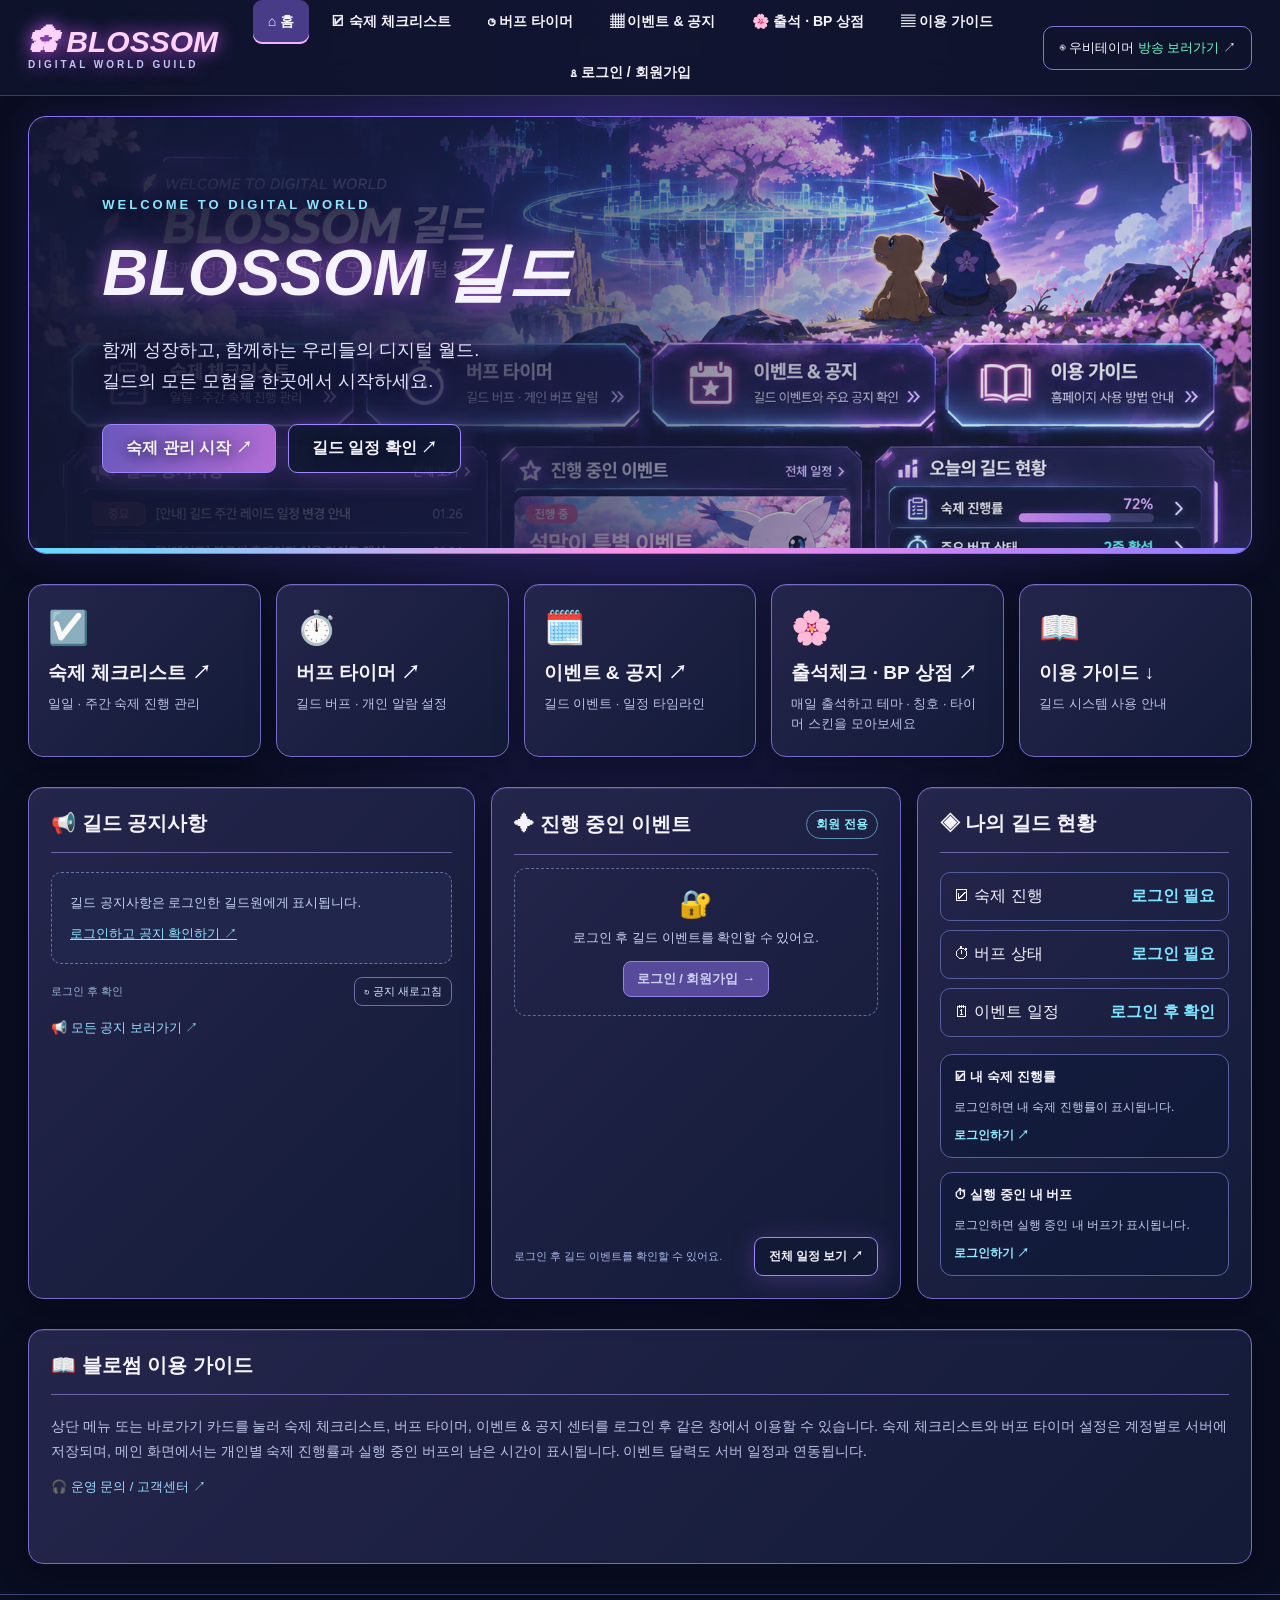
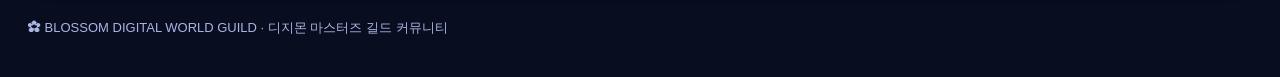
==== commit 7a09584e: "Add files via upload" ====
--- a/index.html
+++ b/index.html
@@ -50,11 +50,11 @@
 .hd-action{display:inline-block;margin-top:9px;color:#90e9ff;font-size:12px;font-weight:800}
 .hd-action:hover{text-decoration:underline}
 @media(max-width:650px){.hd-dash{gap:10px}.hd-section{padding:11px}}
-.quick{grid-template-columns:repeat(5,minmax(0,1fr))}@media(max-width:1000px){.quick{grid-template-columns:repeat(2,minmax(0,1fr))}}@media(max-width:650px){.quick{grid-template-columns:1fr}}</style><link rel="stylesheet" href="blossom-skins.css"></head><body><header class="top"><nav class="wrap nav"><a class="brand" href="index.html">✿ BLOSSOM<small>DIGITAL WORLD GUILD</small></a><div class="links"><a class="active" href="index.html">⌂ 홈</a><a href="todo.html">☑ 숙제 체크리스트</a><a href="timer.html">◷ 버프 타이머</a><a href="event.html">▦ 이벤트 & 공지</a><a href="shop.html">🌸 출석 · BP 상점</a><a href="#guide">▤ 이용 가이드</a><a href="auth.html" id="authNav">♙ 로그인 / 회원가입</a><span id="roleTag" class="role-chip" hidden></span><a href="admin.html" id="adminNav" hidden>⚙ 관리자 센터</a><button id="logoutNav" type="button" hidden>↪ 로그아웃</button></div><a class="stream-mini" href="https://chzzk.naver.com/241f32b55087d010e6a1b2468b45d8b8" target="_blank" rel="noopener">◉ 우비테이머 <span id="liveBadge">상태 확인 중</span> ↗</a></nav></header><main class="wrap"><section class="hero"><div class="hero-content"><div class="eyebrow">WELCOME TO DIGITAL WORLD</div><h1>BLOSSOM 길드</h1><p>함께 성장하고, 함께하는 우리들의 디지털 월드.<br>길드의 모든 모험을 한곳에서 시작하세요.</p><div class="hero-actions"><a class="btn" href="todo.html">숙제 관리 시작 ↗</a><a class="btn alt" href="event.html">길드 일정 확인 ↗</a></div></div></section><section class="section quick"><a class="tile" href="todo.html"><span class="ico">☑️</span><strong>숙제 체크리스트 ↗</strong><p>일일 · 주간 숙제 진행 관리</p></a><a class="tile" href="timer.html"><span class="ico">⏱️</span><strong>버프 타이머 ↗</strong><p>길드 버프 · 개인 알람 설정</p></a><a class="tile" href="event.html"><span class="ico">🗓️</span><strong>이벤트 & 공지 ↗</strong><p>길드 이벤트 · 일정 타임라인</p></a><a class="tile" href="shop.html"><span class="ico">🌸</span><strong>출석체크 · BP 상점 ↗</strong><p>매일 출석하고 테마 · 칭호 · 타이머 스킨을 모아보세요</p></a><a class="tile" href="#guide"><span class="ico">📖</span><strong>이용 가이드 ↓</strong><p>길드 시스템 사용 안내</p></a></section><section class="section columns"><article class="panel"><h2>📢 길드 공지사항</h2><div class="notice"><span class="tag">[안내]</span> 블로썸 길드 홈페이지에 오신 걸 환영합니다.<br>주요 이벤트와 일정은 이벤트 & 공지 센터에서 확인할 수 있어요.</div><a class="preview" href="event.html">이벤트 & 공지 센터 바로가기 ↗</a></article><article class="panel event-panel" aria-label="진행 중인 길드 이벤트">
+.quick{grid-template-columns:repeat(5,minmax(0,1fr))}@media(max-width:1000px){.quick{grid-template-columns:repeat(2,minmax(0,1fr))}}@media(max-width:650px){.quick{grid-template-columns:1fr}}</style><link rel="stylesheet" href="blossom-skins.css"></head><body><header class="top"><nav class="wrap nav"><a class="brand" href="index.html">✿ BLOSSOM<small>DIGITAL WORLD GUILD</small></a><div class="links"><a class="active" href="index.html">⌂ 홈</a><a href="todo.html">☑ 숙제 체크리스트</a><a href="timer.html">◷ 버프 타이머</a><a href="event.html">▦ 이벤트 & 공지</a><a href="shop.html">🌸 출석 · BP 상점</a><a href="#guide">▤ 이용 가이드</a><a href="auth.html" id="authNav">♙ 로그인 / 회원가입</a><span id="roleTag" class="role-chip" hidden></span><a href="admin.html" id="adminNav" hidden>⚙ 관리자 센터</a><button id="logoutNav" type="button" hidden>↪ 로그아웃</button></div><a class="stream-mini" href="https://chzzk.naver.com/241f32b55087d010e6a1b2468b45d8b8" target="_blank" rel="noopener">◉ 우비테이머 <span id="liveBadge">상태 확인 중</span> ↗</a></nav></header><main class="wrap"><section class="hero"><div class="hero-content"><div class="eyebrow">WELCOME TO DIGITAL WORLD</div><h1>BLOSSOM 길드</h1><p>함께 성장하고, 함께하는 우리들의 디지털 월드.<br>길드의 모든 모험을 한곳에서 시작하세요.</p><div class="hero-actions"><a class="btn" href="todo.html">숙제 관리 시작 ↗</a><a class="btn alt" href="event.html">길드 일정 확인 ↗</a></div></div></section><section class="section quick"><a class="tile" href="todo.html"><span class="ico">☑️</span><strong>숙제 체크리스트 ↗</strong><p>일일 · 주간 숙제 진행 관리</p></a><a class="tile" href="timer.html"><span class="ico">⏱️</span><strong>버프 타이머 ↗</strong><p>길드 버프 · 개인 알람 설정</p></a><a class="tile" href="event.html"><span class="ico">🗓️</span><strong>이벤트 & 공지 ↗</strong><p>길드 이벤트 · 일정 타임라인</p></a><a class="tile" href="shop.html"><span class="ico">🌸</span><strong>출석체크 · BP 상점 ↗</strong><p>매일 출석하고 테마 · 칭호 · 타이머 스킨을 모아보세요</p></a><a class="tile" href="#guide"><span class="ico">📖</span><strong>이용 가이드 ↓</strong><p>길드 시스템 사용 안내</p></a></section><section class="section columns"><article class="panel"><h2>📢 길드 공지사항</h2><div class="notice">📢 최신 길드 공지사항을 불러오는 중...</div><a class="preview" href="event.html">이벤트 & 공지 센터 바로가기 ↗</a></article><article class="panel event-panel" aria-label="진행 중인 길드 이벤트">
 <h2>✦ 진행 중인 이벤트 <span class="home-event-summary" id="homeEventSummary">로그인 확인 중</span></h2>
 <div class="home-event-list" id="homeEventList" aria-live="polite"><p class="event-note">일정 불러오는 중…</p></div>
 <div class="home-event-foot"><small id="homeEventState" role="status">길드 일정 확인 중…</small><a class="btn alt" href="event.html">전체 일정 보기 ↗</a></div>
 </article><article class="panel"><h2>◈ 나의 길드 현황</h2><div class="stat"><span>☑ 숙제 진행</span><b id="homeTodoStats">확인 중…</b></div><div class="stat"><span>⏱ 버프 상태</span><b id="homeBuffStats">확인 중…</b></div><div class="stat"><span>🗓 이벤트 일정</span><b id="homeEventStats">로그인 후 확인</b></div><div class="hd-dash"><section class="hd-section"><div class="hd-section-head"><span>☑ 내 숙제 진행률</span></div><div id="homeTodoMini">불러오는 중…</div></section><section class="hd-section"><div class="hd-section-head"><span>⏱ 실행 중인 내 버프</span></div><div id="homeBuffMini">불러오는 중…</div></section></div></article></section><section class="section panel" id="guide"><h2>📖 블로썸 이용 가이드</h2><p class="event-note">상단 메뉴 또는 바로가기 카드를 눌러 숙제 체크리스트, 버프 타이머, 이벤트 & 공지 센터를 로그인 후 같은 창에서 이용할 수 있습니다. 숙제 체크리스트와 버프 타이머 설정은 계정별로 서버에 저장되며, 메인 화면에서는 개인별 숙제 진행률과 실행 중인 버프의 남은 시간이 표시됩니다. 이벤트 달력도 서버 일정과 연동됩니다.</p><a class="preview" href="https://discord.com/users/641524398859354113" target="_blank" rel="noopener">🎧 운영 문의 / 고객센터 ↗</a></section></main><footer class="footer"><div class="wrap">✿ BLOSSOM DIGITAL WORLD GUILD · 디지몬 마스터즈 길드 커뮤니티</div></footer><script>
 const channelId='241f32b55087d010e6a1b2468b45d8b8';async function checkLive(){const el=document.getElementById('liveBadge');try{const r=await fetch('https://api.chzzk.naver.com/service/v1/channels/'+channelId+'/live-detail');if(!r.ok)throw Error('status');const data=await r.json();const live=data?.content?.status==='OPEN';el.textContent=live?'● LIVE ON':'● OFFLINE';el.className=live?'status live':'status'}catch(e){el.textContent='방송 보러가기';el.className='status'}}checkLive();setInterval(checkLive,60000);
 
-</script><script src="member-nav.js" defer></script><script src="home-events.js" defer></script><script src="home-status.js" defer></script><script defer src="blossom-skin.js"></script></body></html>+</script><script src="member-nav.js" defer></script><script src="home-events.js" defer></script><script src="home-status.js" defer></script><script src="home-notices.js?v=12" defer></script><script defer src="blossom-skin.js"></script></body></html>
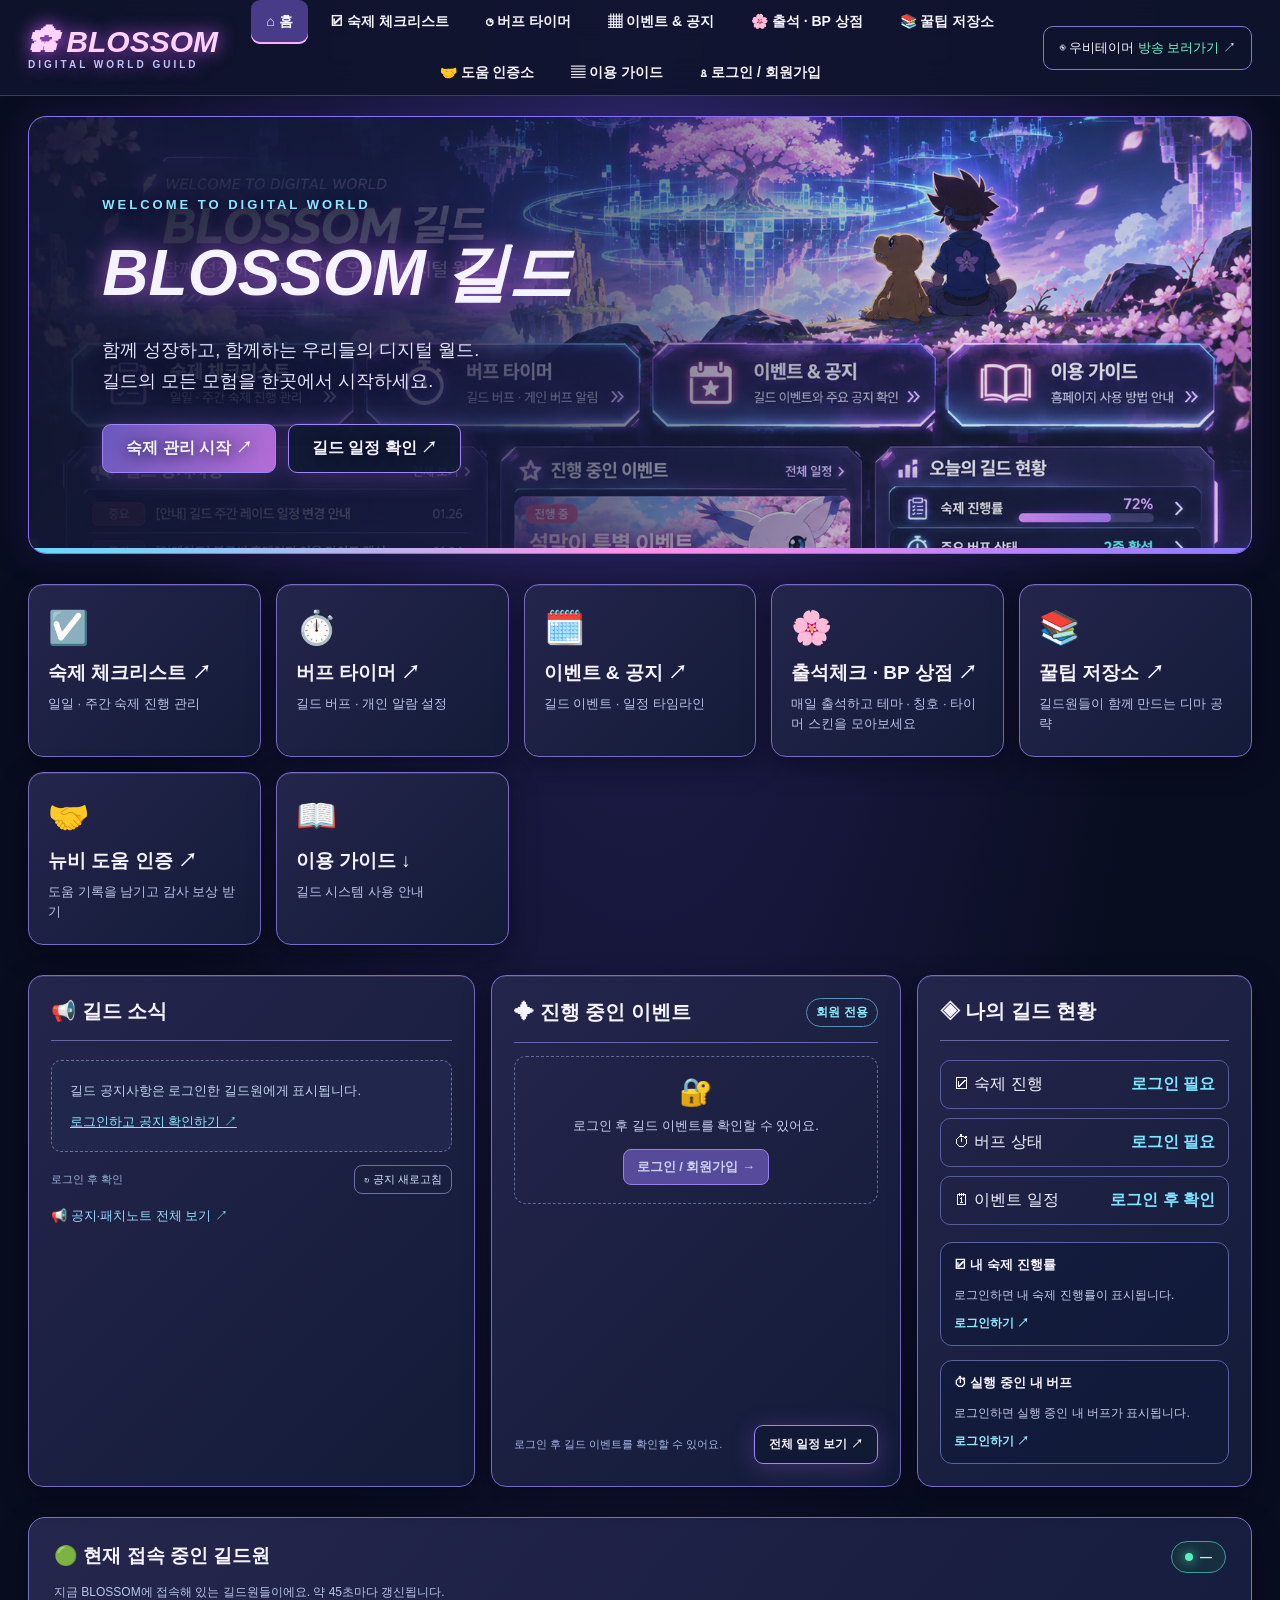
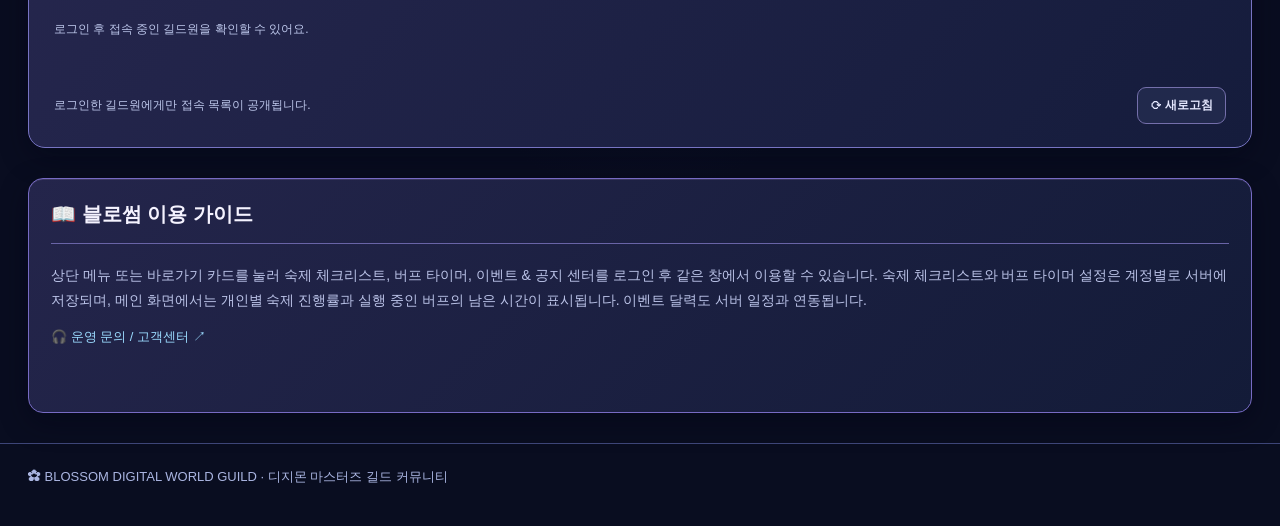
==== commit c2876559: "Add files via upload" ====
--- a/index.html
+++ b/index.html
@@ -50,7 +50,7 @@
 .hd-action{display:inline-block;margin-top:9px;color:#90e9ff;font-size:12px;font-weight:800}
 .hd-action:hover{text-decoration:underline}
 @media(max-width:650px){.hd-dash{gap:10px}.hd-section{padding:11px}}
-.quick{grid-template-columns:repeat(5,minmax(0,1fr))}@media(max-width:1000px){.quick{grid-template-columns:repeat(2,minmax(0,1fr))}}@media(max-width:650px){.quick{grid-template-columns:1fr}}</style><link rel="stylesheet" href="blossom-skins.css"></head><body><header class="top"><nav class="wrap nav"><a class="brand" href="index.html">✿ BLOSSOM<small>DIGITAL WORLD GUILD</small></a><div class="links"><a class="active" href="index.html">⌂ 홈</a><a href="todo.html">☑ 숙제 체크리스트</a><a href="timer.html">◷ 버프 타이머</a><a href="event.html">▦ 이벤트 & 공지</a><a href="shop.html">🌸 출석 · BP 상점</a><a href="#guide">▤ 이용 가이드</a><a href="auth.html" id="authNav">♙ 로그인 / 회원가입</a><span id="roleTag" class="role-chip" hidden></span><a href="admin.html" id="adminNav" hidden>⚙ 관리자 센터</a><button id="logoutNav" type="button" hidden>↪ 로그아웃</button></div><a class="stream-mini" href="https://chzzk.naver.com/241f32b55087d010e6a1b2468b45d8b8" target="_blank" rel="noopener">◉ 우비테이머 <span id="liveBadge">상태 확인 중</span> ↗</a></nav></header><main class="wrap"><section class="hero"><div class="hero-content"><div class="eyebrow">WELCOME TO DIGITAL WORLD</div><h1>BLOSSOM 길드</h1><p>함께 성장하고, 함께하는 우리들의 디지털 월드.<br>길드의 모든 모험을 한곳에서 시작하세요.</p><div class="hero-actions"><a class="btn" href="todo.html">숙제 관리 시작 ↗</a><a class="btn alt" href="event.html">길드 일정 확인 ↗</a></div></div></section><section class="section quick"><a class="tile" href="todo.html"><span class="ico">☑️</span><strong>숙제 체크리스트 ↗</strong><p>일일 · 주간 숙제 진행 관리</p></a><a class="tile" href="timer.html"><span class="ico">⏱️</span><strong>버프 타이머 ↗</strong><p>길드 버프 · 개인 알람 설정</p></a><a class="tile" href="event.html"><span class="ico">🗓️</span><strong>이벤트 & 공지 ↗</strong><p>길드 이벤트 · 일정 타임라인</p></a><a class="tile" href="shop.html"><span class="ico">🌸</span><strong>출석체크 · BP 상점 ↗</strong><p>매일 출석하고 테마 · 칭호 · 타이머 스킨을 모아보세요</p></a><a class="tile" href="#guide"><span class="ico">📖</span><strong>이용 가이드 ↓</strong><p>길드 시스템 사용 안내</p></a></section><section class="section columns"><article class="panel"><h2>📢 길드 공지사항</h2><div class="notice">📢 최신 길드 공지사항을 불러오는 중...</div><a class="preview" href="event.html">이벤트 & 공지 센터 바로가기 ↗</a></article><article class="panel event-panel" aria-label="진행 중인 길드 이벤트">
+.quick{grid-template-columns:repeat(5,minmax(0,1fr))}@media(max-width:1000px){.quick{grid-template-columns:repeat(2,minmax(0,1fr))}}@media(max-width:650px){.quick{grid-template-columns:1fr}}</style><link rel="stylesheet" href="blossom-skins.css"><script src="blossom-session.js"></script></head><body><header class="top"><nav class="wrap nav"><a class="brand" href="index.html">✿ BLOSSOM<small>DIGITAL WORLD GUILD</small></a><div class="links"><a class="active" href="index.html">⌂ 홈</a><a href="todo.html">☑ 숙제 체크리스트</a><a href="timer.html">◷ 버프 타이머</a><a href="event.html">▦ 이벤트 & 공지</a><a href="shop.html">🌸 출석 · BP 상점</a><a href="tips.html">📚 꿀팁 저장소</a><a href="help.html">🤝 도움 인증소</a><a href="#guide">▤ 이용 가이드</a><a href="auth.html" id="authNav">♙ 로그인 / 회원가입</a><span id="roleTag" class="role-chip" hidden></span><a href="admin.html" id="adminNav" hidden>⚙ 관리자 센터</a><button id="logoutNav" type="button" hidden>↪ 로그아웃</button></div><a class="stream-mini" href="https://chzzk.naver.com/241f32b55087d010e6a1b2468b45d8b8" target="_blank" rel="noopener">◉ 우비테이머 <span id="liveBadge">상태 확인 중</span> ↗</a></nav></header><main class="wrap"><section class="hero"><div class="hero-content"><div class="eyebrow">WELCOME TO DIGITAL WORLD</div><h1>BLOSSOM 길드</h1><p>함께 성장하고, 함께하는 우리들의 디지털 월드.<br>길드의 모든 모험을 한곳에서 시작하세요.</p><div class="hero-actions"><a class="btn" href="todo.html">숙제 관리 시작 ↗</a><a class="btn alt" href="event.html">길드 일정 확인 ↗</a></div></div></section><section class="section quick"><a class="tile" href="todo.html"><span class="ico">☑️</span><strong>숙제 체크리스트 ↗</strong><p>일일 · 주간 숙제 진행 관리</p></a><a class="tile" href="timer.html"><span class="ico">⏱️</span><strong>버프 타이머 ↗</strong><p>길드 버프 · 개인 알람 설정</p></a><a class="tile" href="event.html"><span class="ico">🗓️</span><strong>이벤트 & 공지 ↗</strong><p>길드 이벤트 · 일정 타임라인</p></a><a class="tile" href="shop.html"><span class="ico">🌸</span><strong>출석체크 · BP 상점 ↗</strong><p>매일 출석하고 테마 · 칭호 · 타이머 스킨을 모아보세요</p></a><a class="tile" href="tips.html"><span class="ico">📚</span><strong>꿀팁 저장소 ↗</strong><p>길드원들이 함께 만드는 디마 공략</p></a><a class="tile" href="help.html"><span class="ico">🤝</span><strong>뉴비 도움 인증 ↗</strong><p>도움 기록을 남기고 감사 보상 받기</p></a><a class="tile" href="#guide"><span class="ico">📖</span><strong>이용 가이드 ↓</strong><p>길드 시스템 사용 안내</p></a></section><section class="section columns"><article class="panel"><h2>📢 길드 공지사항</h2><div class="notice">📢 최신 길드 공지사항을 불러오는 중...</div><a class="preview" href="event.html">이벤트 & 공지 센터 바로가기 ↗</a></article><article class="panel event-panel" aria-label="진행 중인 길드 이벤트">
 <h2>✦ 진행 중인 이벤트 <span class="home-event-summary" id="homeEventSummary">로그인 확인 중</span></h2>
 <div class="home-event-list" id="homeEventList" aria-live="polite"><p class="event-note">일정 불러오는 중…</p></div>
 <div class="home-event-foot"><small id="homeEventState" role="status">길드 일정 확인 중…</small><a class="btn alt" href="event.html">전체 일정 보기 ↗</a></div>
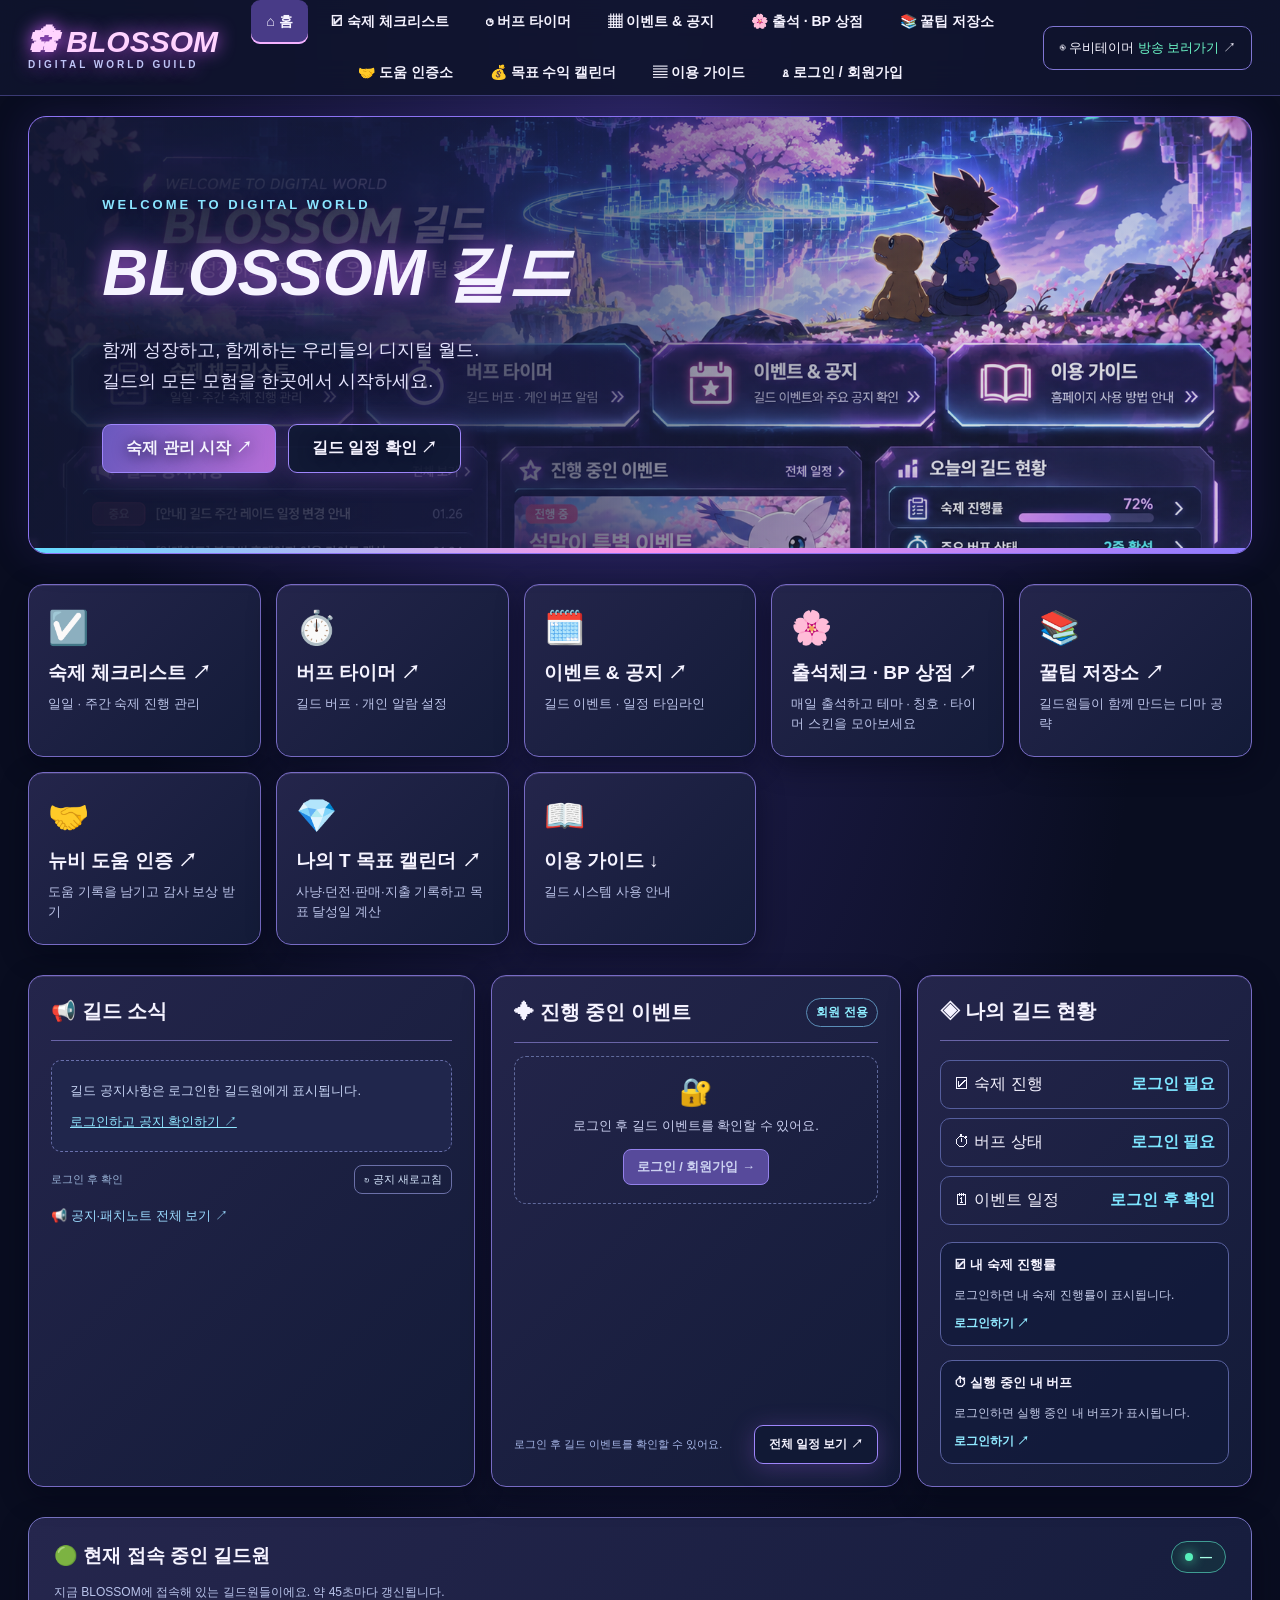
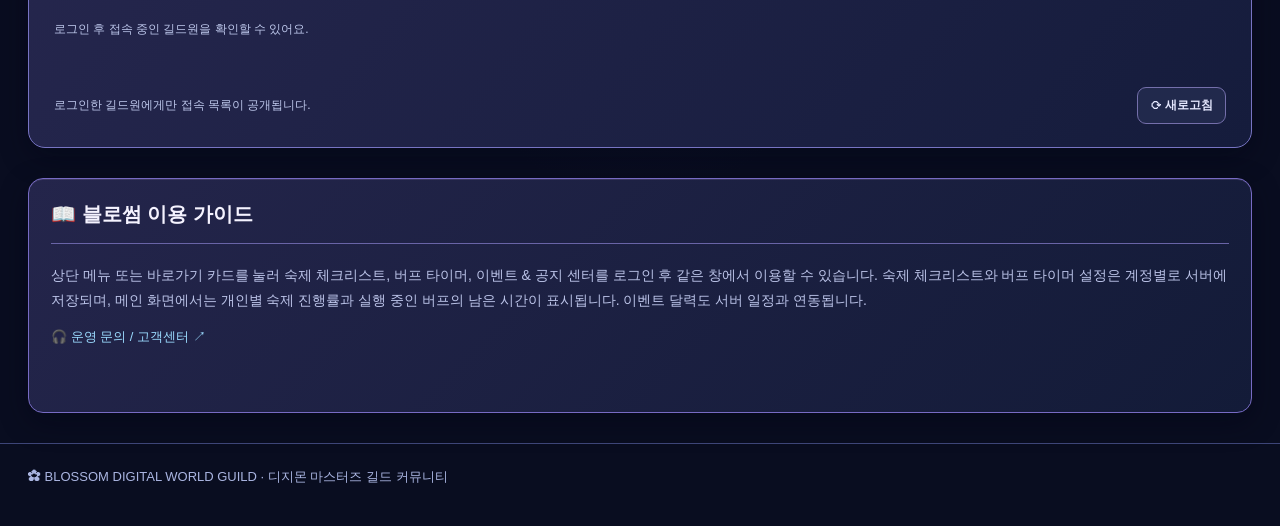
==== commit ecf59c76: "Add files via upload" ====
--- a/index.html
+++ b/index.html
@@ -50,7 +50,7 @@
 .hd-action{display:inline-block;margin-top:9px;color:#90e9ff;font-size:12px;font-weight:800}
 .hd-action:hover{text-decoration:underline}
 @media(max-width:650px){.hd-dash{gap:10px}.hd-section{padding:11px}}
-.quick{grid-template-columns:repeat(5,minmax(0,1fr))}@media(max-width:1000px){.quick{grid-template-columns:repeat(2,minmax(0,1fr))}}@media(max-width:650px){.quick{grid-template-columns:1fr}}</style><link rel="stylesheet" href="blossom-skins.css"><script src="blossom-session.js"></script></head><body><header class="top"><nav class="wrap nav"><a class="brand" href="index.html">✿ BLOSSOM<small>DIGITAL WORLD GUILD</small></a><div class="links"><a class="active" href="index.html">⌂ 홈</a><a href="todo.html">☑ 숙제 체크리스트</a><a href="timer.html">◷ 버프 타이머</a><a href="event.html">▦ 이벤트 & 공지</a><a href="shop.html">🌸 출석 · BP 상점</a><a href="tips.html">📚 꿀팁 저장소</a><a href="help.html">🤝 도움 인증소</a><a href="#guide">▤ 이용 가이드</a><a href="auth.html" id="authNav">♙ 로그인 / 회원가입</a><span id="roleTag" class="role-chip" hidden></span><a href="admin.html" id="adminNav" hidden>⚙ 관리자 센터</a><button id="logoutNav" type="button" hidden>↪ 로그아웃</button></div><a class="stream-mini" href="https://chzzk.naver.com/241f32b55087d010e6a1b2468b45d8b8" target="_blank" rel="noopener">◉ 우비테이머 <span id="liveBadge">상태 확인 중</span> ↗</a></nav></header><main class="wrap"><section class="hero"><div class="hero-content"><div class="eyebrow">WELCOME TO DIGITAL WORLD</div><h1>BLOSSOM 길드</h1><p>함께 성장하고, 함께하는 우리들의 디지털 월드.<br>길드의 모든 모험을 한곳에서 시작하세요.</p><div class="hero-actions"><a class="btn" href="todo.html">숙제 관리 시작 ↗</a><a class="btn alt" href="event.html">길드 일정 확인 ↗</a></div></div></section><section class="section quick"><a class="tile" href="todo.html"><span class="ico">☑️</span><strong>숙제 체크리스트 ↗</strong><p>일일 · 주간 숙제 진행 관리</p></a><a class="tile" href="timer.html"><span class="ico">⏱️</span><strong>버프 타이머 ↗</strong><p>길드 버프 · 개인 알람 설정</p></a><a class="tile" href="event.html"><span class="ico">🗓️</span><strong>이벤트 & 공지 ↗</strong><p>길드 이벤트 · 일정 타임라인</p></a><a class="tile" href="shop.html"><span class="ico">🌸</span><strong>출석체크 · BP 상점 ↗</strong><p>매일 출석하고 테마 · 칭호 · 타이머 스킨을 모아보세요</p></a><a class="tile" href="tips.html"><span class="ico">📚</span><strong>꿀팁 저장소 ↗</strong><p>길드원들이 함께 만드는 디마 공략</p></a><a class="tile" href="help.html"><span class="ico">🤝</span><strong>뉴비 도움 인증 ↗</strong><p>도움 기록을 남기고 감사 보상 받기</p></a><a class="tile" href="#guide"><span class="ico">📖</span><strong>이용 가이드 ↓</strong><p>길드 시스템 사용 안내</p></a></section><section class="section columns"><article class="panel"><h2>📢 길드 공지사항</h2><div class="notice">📢 최신 길드 공지사항을 불러오는 중...</div><a class="preview" href="event.html">이벤트 & 공지 센터 바로가기 ↗</a></article><article class="panel event-panel" aria-label="진행 중인 길드 이벤트">
+.quick{grid-template-columns:repeat(5,minmax(0,1fr))}@media(max-width:1000px){.quick{grid-template-columns:repeat(2,minmax(0,1fr))}}@media(max-width:650px){.quick{grid-template-columns:1fr}}</style><link rel="stylesheet" href="blossom-skins.css"><script src="blossom-session.js"></script></head><body><header class="top"><nav class="wrap nav"><a class="brand" href="index.html">✿ BLOSSOM<small>DIGITAL WORLD GUILD</small></a><div class="links"><a class="active" href="index.html">⌂ 홈</a><a href="todo.html">☑ 숙제 체크리스트</a><a href="timer.html">◷ 버프 타이머</a><a href="event.html">▦ 이벤트 & 공지</a><a href="shop.html">🌸 출석 · BP 상점</a><a href="tips.html">📚 꿀팁 저장소</a><a href="help.html">🤝 도움 인증소</a><a href="wealth.html">💰 목표 수익 캘린더</a><a href="#guide">▤ 이용 가이드</a><a href="auth.html" id="authNav">♙ 로그인 / 회원가입</a><span id="roleTag" class="role-chip" hidden></span><a href="admin.html" id="adminNav" hidden>⚙ 관리자 센터</a><button id="logoutNav" type="button" hidden>↪ 로그아웃</button></div><a class="stream-mini" href="https://chzzk.naver.com/241f32b55087d010e6a1b2468b45d8b8" target="_blank" rel="noopener">◉ 우비테이머 <span id="liveBadge">상태 확인 중</span> ↗</a></nav></header><main class="wrap"><section class="hero"><div class="hero-content"><div class="eyebrow">WELCOME TO DIGITAL WORLD</div><h1>BLOSSOM 길드</h1><p>함께 성장하고, 함께하는 우리들의 디지털 월드.<br>길드의 모든 모험을 한곳에서 시작하세요.</p><div class="hero-actions"><a class="btn" href="todo.html">숙제 관리 시작 ↗</a><a class="btn alt" href="event.html">길드 일정 확인 ↗</a></div></div></section><section class="section quick"><a class="tile" href="todo.html"><span class="ico">☑️</span><strong>숙제 체크리스트 ↗</strong><p>일일 · 주간 숙제 진행 관리</p></a><a class="tile" href="timer.html"><span class="ico">⏱️</span><strong>버프 타이머 ↗</strong><p>길드 버프 · 개인 알람 설정</p></a><a class="tile" href="event.html"><span class="ico">🗓️</span><strong>이벤트 & 공지 ↗</strong><p>길드 이벤트 · 일정 타임라인</p></a><a class="tile" href="shop.html"><span class="ico">🌸</span><strong>출석체크 · BP 상점 ↗</strong><p>매일 출석하고 테마 · 칭호 · 타이머 스킨을 모아보세요</p></a><a class="tile" href="tips.html"><span class="ico">📚</span><strong>꿀팁 저장소 ↗</strong><p>길드원들이 함께 만드는 디마 공략</p></a><a class="tile" href="help.html"><span class="ico">🤝</span><strong>뉴비 도움 인증 ↗</strong><p>도움 기록을 남기고 감사 보상 받기</p></a><a class="tile" href="wealth.html"><span class="ico">💎</span><strong>나의 T 목표 캘린더 ↗</strong><p>사냥·던전·판매·지출 기록하고 목표 달성일 계산</p></a><a class="tile" href="#guide"><span class="ico">📖</span><strong>이용 가이드 ↓</strong><p>길드 시스템 사용 안내</p></a></section><section class="section columns"><article class="panel"><h2>📢 길드 공지사항</h2><div class="notice">📢 최신 길드 공지사항을 불러오는 중...</div><a class="preview" href="event.html">이벤트 & 공지 센터 바로가기 ↗</a></article><article class="panel event-panel" aria-label="진행 중인 길드 이벤트">
 <h2>✦ 진행 중인 이벤트 <span class="home-event-summary" id="homeEventSummary">로그인 확인 중</span></h2>
 <div class="home-event-list" id="homeEventList" aria-live="polite"><p class="event-note">일정 불러오는 중…</p></div>
 <div class="home-event-foot"><small id="homeEventState" role="status">길드 일정 확인 중…</small><a class="btn alt" href="event.html">전체 일정 보기 ↗</a></div>
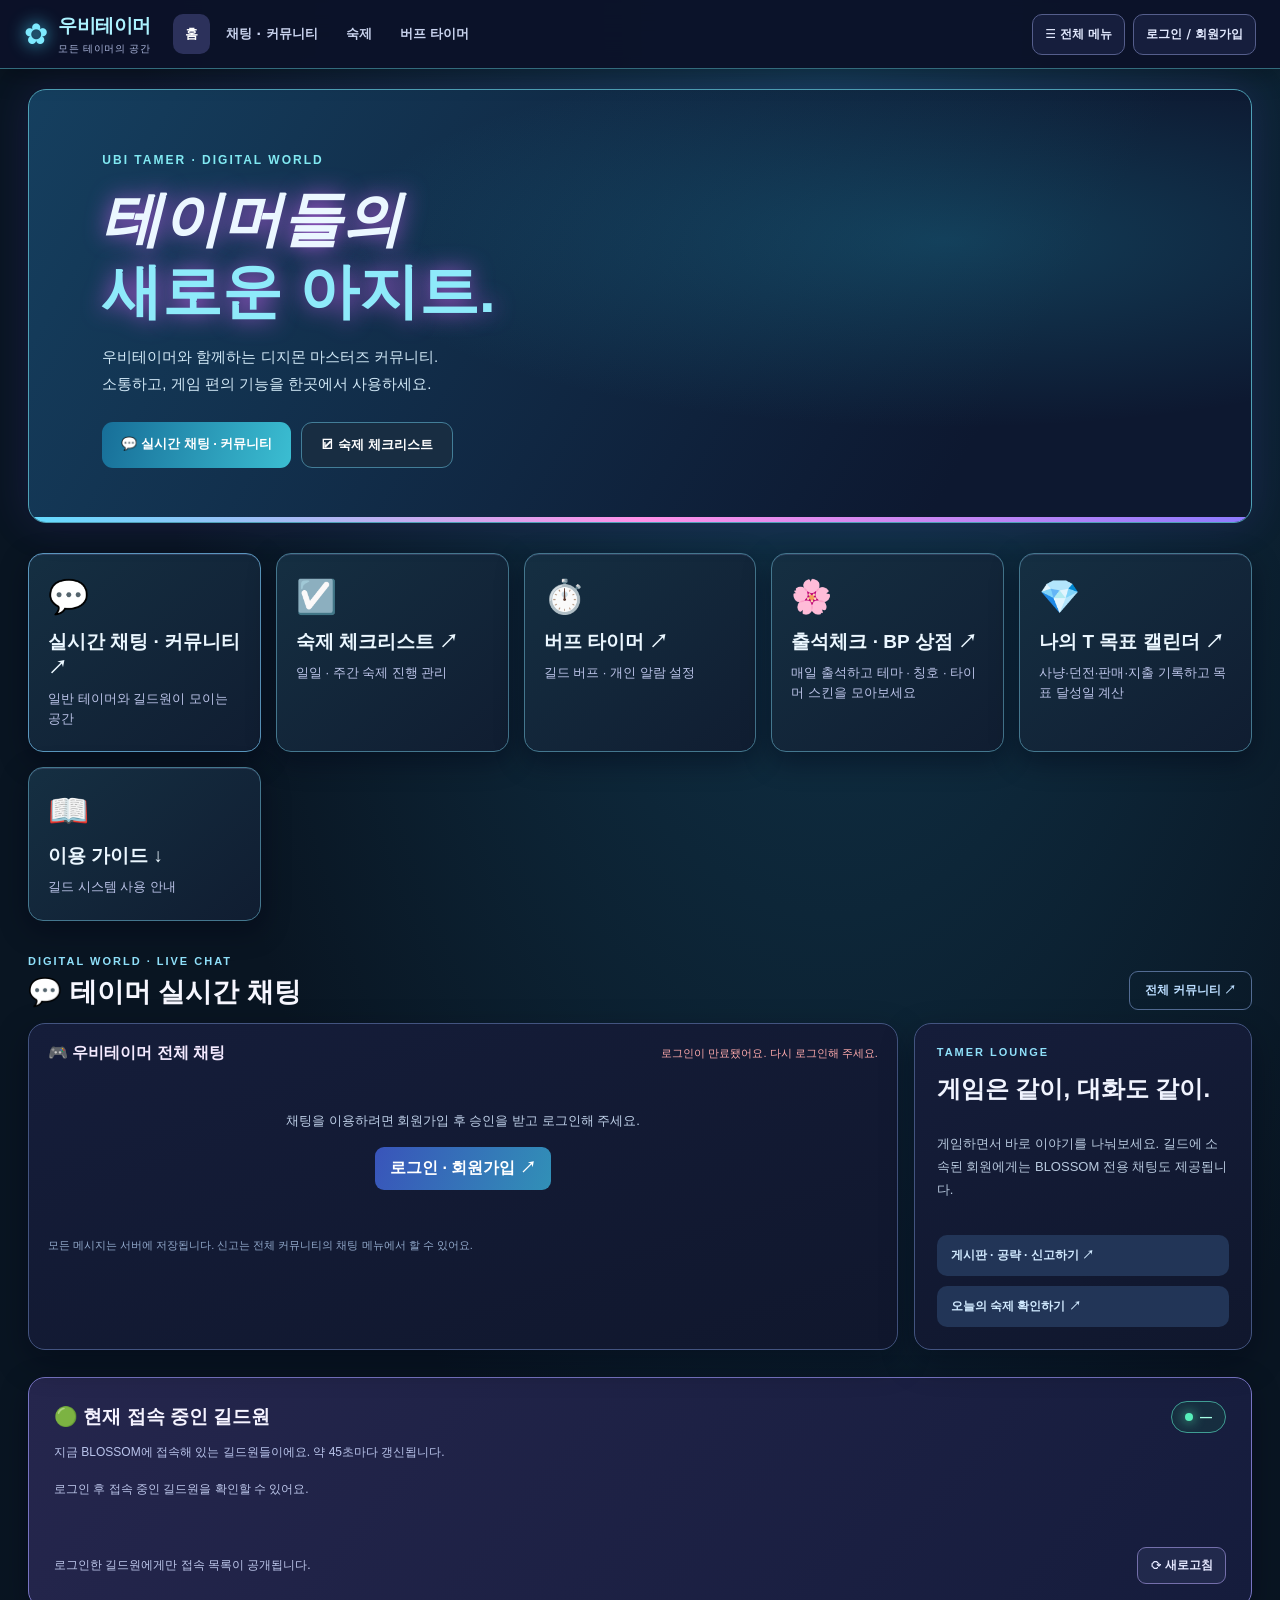
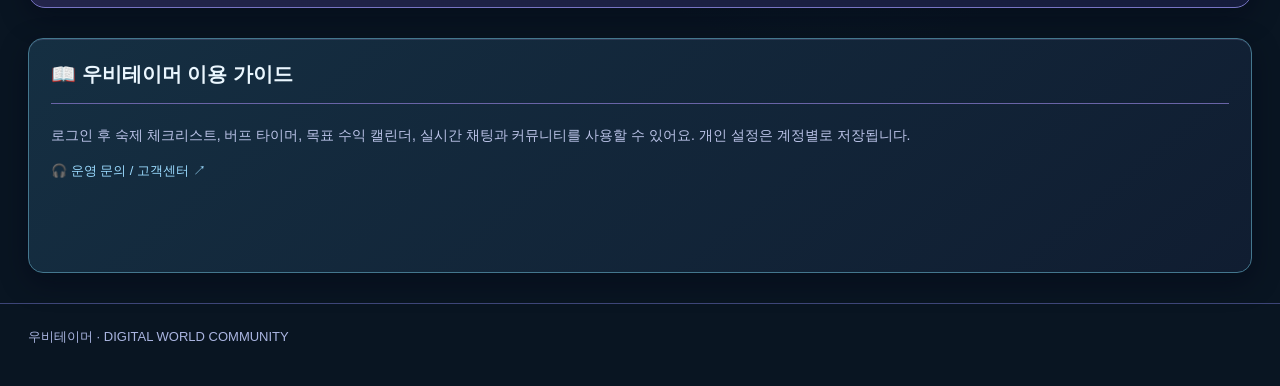
==== commit 6680149a: "Add files via upload" ====
--- a/index.html
+++ b/index.html
@@ -50,7 +50,11 @@
 .hd-action{display:inline-block;margin-top:9px;color:#90e9ff;font-size:12px;font-weight:800}
 .hd-action:hover{text-decoration:underline}
 @media(max-width:650px){.hd-dash{gap:10px}.hd-section{padding:11px}}
-.quick{grid-template-columns:repeat(5,minmax(0,1fr))}@media(max-width:1000px){.quick{grid-template-columns:repeat(2,minmax(0,1fr))}}@media(max-width:650px){.quick{grid-template-columns:1fr}}</style><link rel="stylesheet" href="blossom-skins.css"><script src="blossom-session.js"></script></head><body><header class="top"><nav class="wrap nav"><a class="brand" href="index.html">✿ BLOSSOM<small>DIGITAL WORLD GUILD</small></a><div class="links"><a class="active" href="index.html">⌂ 홈</a><a href="todo.html">☑ 숙제 체크리스트</a><a href="timer.html">◷ 버프 타이머</a><a href="event.html">▦ 이벤트 & 공지</a><a href="shop.html">🌸 출석 · BP 상점</a><a href="tips.html">📚 꿀팁 저장소</a><a href="help.html">🤝 도움 인증소</a><a href="wealth.html">💰 목표 수익 캘린더</a><a href="#guide">▤ 이용 가이드</a><a href="auth.html" id="authNav">♙ 로그인 / 회원가입</a><span id="roleTag" class="role-chip" hidden></span><a href="admin.html" id="adminNav" hidden>⚙ 관리자 센터</a><button id="logoutNav" type="button" hidden>↪ 로그아웃</button></div><a class="stream-mini" href="https://chzzk.naver.com/241f32b55087d010e6a1b2468b45d8b8" target="_blank" rel="noopener">◉ 우비테이머 <span id="liveBadge">상태 확인 중</span> ↗</a></nav></header><main class="wrap"><section class="hero"><div class="hero-content"><div class="eyebrow">WELCOME TO DIGITAL WORLD</div><h1>BLOSSOM 길드</h1><p>함께 성장하고, 함께하는 우리들의 디지털 월드.<br>길드의 모든 모험을 한곳에서 시작하세요.</p><div class="hero-actions"><a class="btn" href="todo.html">숙제 관리 시작 ↗</a><a class="btn alt" href="event.html">길드 일정 확인 ↗</a></div></div></section><section class="section quick"><a class="tile" href="todo.html"><span class="ico">☑️</span><strong>숙제 체크리스트 ↗</strong><p>일일 · 주간 숙제 진행 관리</p></a><a class="tile" href="timer.html"><span class="ico">⏱️</span><strong>버프 타이머 ↗</strong><p>길드 버프 · 개인 알람 설정</p></a><a class="tile" href="event.html"><span class="ico">🗓️</span><strong>이벤트 & 공지 ↗</strong><p>길드 이벤트 · 일정 타임라인</p></a><a class="tile" href="shop.html"><span class="ico">🌸</span><strong>출석체크 · BP 상점 ↗</strong><p>매일 출석하고 테마 · 칭호 · 타이머 스킨을 모아보세요</p></a><a class="tile" href="tips.html"><span class="ico">📚</span><strong>꿀팁 저장소 ↗</strong><p>길드원들이 함께 만드는 디마 공략</p></a><a class="tile" href="help.html"><span class="ico">🤝</span><strong>뉴비 도움 인증 ↗</strong><p>도움 기록을 남기고 감사 보상 받기</p></a><a class="tile" href="wealth.html"><span class="ico">💎</span><strong>나의 T 목표 캘린더 ↗</strong><p>사냥·던전·판매·지출 기록하고 목표 달성일 계산</p></a><a class="tile" href="#guide"><span class="ico">📖</span><strong>이용 가이드 ↓</strong><p>길드 시스템 사용 안내</p></a></section><section class="section columns"><article class="panel"><h2>📢 길드 공지사항</h2><div class="notice">📢 최신 길드 공지사항을 불러오는 중...</div><a class="preview" href="event.html">이벤트 & 공지 센터 바로가기 ↗</a></article><article class="panel event-panel" aria-label="진행 중인 길드 이벤트">
+.quick{grid-template-columns:repeat(5,minmax(0,1fr))}@media(max-width:1000px){.quick{grid-template-columns:repeat(2,minmax(0,1fr))}}@media(max-width:650px){.quick{grid-template-columns:1fr}}</style><link rel="stylesheet" href="blossom-skins.css"><script src="blossom-session.js"></script><link rel="stylesheet" href="blossom-unified-nav.css?v=18">
+<script defer src="blossom-unified-nav.js?v=18"></script>
+<link rel="stylesheet" href="blossom-home-chat.css?v=18.1">
+<script defer src="blossom-home-chat.js?v=18.1"></script>
+</head><body><header class="top"><nav class="wrap nav"><a class="brand" href="index.html">✿ BLOSSOM<small>DIGITAL WORLD GUILD</small></a><div class="links"><a class="active" href="index.html">⌂ 홈</a><a href="todo.html">☑ 숙제 체크리스트</a><a href="timer.html">◷ 버프 타이머</a><a href="event.html">▦ 이벤트 & 공지</a><a href="shop.html">🌸 출석 · BP 상점</a><a href="tips.html">📚 꿀팁 저장소</a><a href="help.html">🤝 도움 인증소</a><a href="wealth.html">💰 목표 수익 캘린더</a><a href="#guide">▤ 이용 가이드</a><a href="auth.html" id="authNav">♙ 로그인 / 회원가입</a><span id="roleTag" class="role-chip" hidden></span><a href="admin.html" id="adminNav" hidden>⚙ 관리자 센터</a><button id="logoutNav" type="button" hidden>↪ 로그아웃</button></div><a class="stream-mini" href="https://chzzk.naver.com/241f32b55087d010e6a1b2468b45d8b8" target="_blank" rel="noopener">◉ 우비테이머 <span id="liveBadge">상태 확인 중</span> ↗</a></nav></header><main class="wrap"><section class="hero"><div class="hero-content"><div class="eyebrow">WELCOME TO DIGITAL WORLD</div><h1>BLOSSOM 길드</h1><p>함께 성장하고, 함께하는 우리들의 디지털 월드.<br>길드의 모든 모험을 한곳에서 시작하세요.</p><div class="hero-actions"><a class="btn" href="todo.html">숙제 관리 시작 ↗</a><a class="btn alt" href="event.html">길드 일정 확인 ↗</a></div></div></section><section class="section quick"><a class="tile" href="todo.html"><span class="ico">☑️</span><strong>숙제 체크리스트 ↗</strong><p>일일 · 주간 숙제 진행 관리</p></a><a class="tile" href="timer.html"><span class="ico">⏱️</span><strong>버프 타이머 ↗</strong><p>길드 버프 · 개인 알람 설정</p></a><a class="tile" href="event.html"><span class="ico">🗓️</span><strong>이벤트 & 공지 ↗</strong><p>길드 이벤트 · 일정 타임라인</p></a><a class="tile" href="shop.html"><span class="ico">🌸</span><strong>출석체크 · BP 상점 ↗</strong><p>매일 출석하고 테마 · 칭호 · 타이머 스킨을 모아보세요</p></a><a class="tile" href="tips.html"><span class="ico">📚</span><strong>꿀팁 저장소 ↗</strong><p>길드원들이 함께 만드는 디마 공략</p></a><a class="tile" href="help.html"><span class="ico">🤝</span><strong>뉴비 도움 인증 ↗</strong><p>도움 기록을 남기고 감사 보상 받기</p></a><a class="tile" href="wealth.html"><span class="ico">💎</span><strong>나의 T 목표 캘린더 ↗</strong><p>사냥·던전·판매·지출 기록하고 목표 달성일 계산</p></a><a class="tile" href="#guide"><span class="ico">📖</span><strong>이용 가이드 ↓</strong><p>길드 시스템 사용 안내</p></a></section><section class="section columns"><article class="panel"><h2>📢 길드 공지사항</h2><div class="notice">📢 최신 길드 공지사항을 불러오는 중...</div><a class="preview" href="event.html">이벤트 & 공지 센터 바로가기 ↗</a></article><article class="panel event-panel" aria-label="진행 중인 길드 이벤트">
 <h2>✦ 진행 중인 이벤트 <span class="home-event-summary" id="homeEventSummary">로그인 확인 중</span></h2>
 <div class="home-event-list" id="homeEventList" aria-live="polite"><p class="event-note">일정 불러오는 중…</p></div>
 <div class="home-event-foot"><small id="homeEventState" role="status">길드 일정 확인 중…</small><a class="btn alt" href="event.html">전체 일정 보기 ↗</a></div>
--- a/blossom-unified-nav.css
+++ b/blossom-unified-nav.css
@@ -0,0 +1,75 @@
+/* BLOSSOM x UbiTamer compact navigation v18. Progressive enhancement. */
+#bshHeader,#bshMobileBottom{box-sizing:border-box;font-family:'Malgun Gothic','Apple SD Gothic Neo',system-ui,sans-serif}
+#bshHeader *,#bshMobileBottom *{box-sizing:border-box}
+body.blossom-shell-ready > header:not(#bshHeader),
+body.blossom-shell-ready > .top,
+body.blossom-shell-ready > .topbar{display:none!important}
+#bshHeader{position:sticky;z-index:9999;top:0;background:#0c1229f5;color:#f7f4ff;border-bottom:1px solid #6a6b9c5c;box-shadow:0 6px 24px #0004;backdrop-filter:blur(16px)}
+.bsh-inner{max-width:1480px;margin:auto;padding:10px 24px;display:flex;align-items:center;gap:22px;min-height:68px}
+.bsh-brand{display:flex;align-items:center;gap:10px;text-decoration:none!important;color:#fff!important;flex-shrink:0;white-space:nowrap}
+.bsh-brand-icon{font-size:29px;color:#f6b9f9;text-shadow:0 0 17px #e388f4}
+.bsh-brand strong{font-size:19px;font-weight:900;letter-spacing:-.5px;display:block;color:#f9d0fa}
+.bsh-brand small{display:block;color:#acb7dd;font-size:10px;letter-spacing:.6px;margin-top:3px}
+.bsh-primary-nav{display:flex;align-items:center;gap:4px;flex:1}
+.bsh-primary-nav a{border-radius:10px;color:#c9d3ee!important;padding:11px 12px;text-decoration:none!important;font-size:13px;font-weight:800;white-space:nowrap}
+.bsh-primary-nav a:hover,.bsh-primary-nav a.current{background:#2c315b;color:#fff!important}
+.bsh-right{display:flex;gap:8px;align-items:center;flex-shrink:0}
+#bshHeader .bsh-room-select{display:flex;gap:3px;padding:3px;border:1px solid #646b9c;border-radius:99px;background:#11172c}
+#bshHeader .bsh-room-select[hidden]{display:none!important}
+#bshHeader .bsh-room-select button{border:0;border-radius:99px;background:transparent;color:#aab8de;padding:8px 12px;cursor:pointer;font-family:inherit;font-size:12px;font-weight:900;white-space:nowrap}
+#bshHeader .bsh-room-select button.active{color:#fff;background:linear-gradient(110deg,#8a68cb,#bb81d2);box-shadow:0 2px 12px #885aff46}
+#bshHeader .bsh-dropdown{position:relative}
+#bshHeader .bsh-summary{display:flex;align-items:center;justify-content:center;gap:8px;cursor:pointer;list-style:none;border:1px solid #555e8c;border-radius:10px;padding:11px 12px;background:#161e3d;color:#e3eaff;font-size:12px;font-weight:800;white-space:nowrap;max-width:230px;overflow:hidden;text-overflow:ellipsis}
+#bshHeader .bsh-summary::-webkit-details-marker{display:none}
+#bshHeader .bsh-summary:hover{border-color:#b08bea;background:#22294d}
+#bshHeader .bsh-dropdown-menu{position:absolute;top:calc(100% + 8px);right:0;min-width:230px;max-height:min(65vh,550px);overflow:auto;padding:8px;border:1px solid #676d9d;border-radius:13px;background:#161d3b;color:#f7f7ff;box-shadow:0 18px 45px #0009;display:grid;gap:3px}
+#bshHeader .bsh-menu-link{color:#e2e8fc!important;background:transparent;display:block;border:0;border-radius:9px;padding:11px 12px;text-align:left;text-decoration:none!important;font-size:12px;font-weight:750;white-space:normal;cursor:pointer;font-family:inherit;width:100%}
+#bshHeader .bsh-menu-link:hover,#bshHeader .bsh-menu-link[aria-current="page"]{background:#303962}
+#bshHeader .bsh-danger{color:#f5a9b2!important}
+#bshHeader .bsh-menu-note{font-size:11px;color:#abb7db;padding:10px;line-height:1.65;border-top:1px solid #454c75}
+#bshMobileBottom{display:none}
+/* UbiTamer: a public-facing brand skin; never used as an authorization check. */
+body[data-bsh-room="ubitetamer"]{--pink:#8cdffc;--blue:#64ecf2;--accent:#79e9fa;--line:#456c88;background:radial-gradient(ellipse at 65% 0,#123b53,transparent 59%),#091522;color:#ebf7ff}
+body[data-bsh-room="ubitetamer"] .panel,body[data-bsh-room="ubitetamer"] .tile{border-color:#44778e;background:linear-gradient(140deg,#152f42,#101d31)}
+body[data-bsh-room="ubitetamer"] .btn{background:linear-gradient(110deg,#147c9f,#488ca7);border-color:#4eb6c9}
+body[data-bsh-room="ubitetamer"] #bshHeader{border-color:#336b7c}
+body[data-bsh-room="ubitetamer"] .bsh-brand strong{color:#acf2ff}
+body[data-bsh-room="ubitetamer"] .bsh-brand-icon{color:#7eeaff;text-shadow:0 0 17px #4bdbff}
+body.bsh-home .bsh-public-hero{display:none}
+body.bsh-home[data-bsh-room="ubitetamer"] .hero{background:radial-gradient(ellipse at 75% 35%,#219bbb48,transparent 47%),linear-gradient(120deg,#153f5f,#0d1830 78%);border-color:#4fa1b7;min-height:340px}
+body.bsh-home[data-bsh-room="ubitetamer"] .hero .hero-content{display:none}
+body.bsh-home[data-bsh-room="ubitetamer"] .bsh-public-hero{display:block;position:relative;z-index:1;padding:60px 6% 54px;max-width:700px}
+.bsh-public-hero .bsh-eyebrow{font-size:12px;color:#81e9f2;font-weight:900;letter-spacing:2px}
+.bsh-public-hero h1{font-size:clamp(36px,5vw,60px);line-height:1.2;margin:16px 0 15px;font-weight:900}
+.bsh-public-hero h1 em{color:#8eeafa;font-style:normal}
+.bsh-public-hero p{color:#d2e9f7;font-size:15px;line-height:1.8}
+.bsh-hero-actions{display:flex;gap:10px;flex-wrap:wrap;margin-top:25px}
+.bsh-hero-actions a{border-radius:11px;padding:13px 19px;font-weight:900;font-size:13px;text-decoration:none!important;color:#fff}
+.bsh-hero-actions .bsh-primary{background:linear-gradient(105deg,#176e98,#3bbed2)}
+.bsh-hero-actions .bsh-secondary{background:#182d42;border:1px solid #437e98}
+/* Original news/events/help pages have not yet been migrated to scoped APIs. Do not show old guild cards to public profiles. */
+body.bsh-home[data-bsh-room="ubitetamer"] .columns{display:none!important}
+body.bsh-home[data-bsh-room="ubitetamer"] .quick a[href="event.html"],
+body.bsh-home[data-bsh-room="ubitetamer"] .quick a[href="tips.html"],
+body.bsh-home[data-bsh-room="ubitetamer"] .quick a[href="help.html"]{display:none!important}
+body.bsh-home #bsh-new-quick{border-color:#5a97be}
+/* In the Hub itself, the top room control replaces the old workspace dropdown. */
+body.blossom-shell-ready .workspace-top .place-label{display:none}
+@media(max-width:1200px){.bsh-inner{gap:11px}.bsh-primary-nav a{padding:9px 8px}.bsh-brand strong{font-size:17px}#bshHeader .bsh-summary{max-width:172px}}
+@media(max-width:850px){
+ .bsh-inner{padding:9px 13px;min-height:58px;justify-content:space-between;gap:7px}
+ .bsh-primary-nav{display:none}
+ .bsh-brand-icon{font-size:24px}.bsh-brand strong{font-size:15px}.bsh-brand small{font-size:8px}
+ #bshHeader .bsh-room-select button{padding:7px 9px;font-size:11px}
+ #bshHeader .bsh-summary{font-size:0;padding:10px;max-width:45px;min-width:38px}
+ #bshHeader .bsh-more .bsh-summary{font-size:0}
+ #bshHeader .bsh-more .bsh-summary::before{content:'☰';font-size:19px}
+ #bshHeader .bsh-account .bsh-summary::before{content:'👤';font-size:17px}
+ #bshHeader .bsh-dropdown-menu{min-width:min(275px,88vw)}
+ #bshMobileBottom{display:block;position:fixed;bottom:0;left:0;right:0;z-index:9998;background:#0c142af5;border-top:1px solid #50688e;box-shadow:0 -8px 28px #0007;padding:7px 9px max(7px,env(safe-area-inset-bottom))}
+ #bshMobileBottom .bsh-mobile-items{display:flex;justify-content:space-around;gap:5px;max-width:620px;margin:auto}
+ #bshMobileBottom .bsh-menu-link{text-decoration:none!important;color:#d8e7fa!important;font-size:11px;display:flex;align-items:center;justify-content:center;text-align:center;border-radius:9px;padding:10px 5px;flex:1;font-weight:850;background:#17213a}
+ #bshMobileBottom .bsh-menu-link[aria-current="page"]{background:#244760;color:#96f8ff!important}
+ body.blossom-shell-ready{padding-bottom:82px}
+ body.bsh-home[data-bsh-room="ubitetamer"] .bsh-public-hero{padding:45px 20px}
+}
--- a/blossom-home-chat.css
+++ b/blossom-home-chat.css
@@ -0,0 +1,45 @@
+/* BLOSSOM home live chat v18.1 - scoped styles only */
+#bshHomeChat{font-family:'Malgun Gothic','Apple SD Gothic Neo',sans-serif;position:relative;margin-top:22px;margin-bottom:25px;color:#e7efff}
+#bshHomeChat *{box-sizing:border-box}
+#bshHomeChat .bshc-heading{display:flex;justify-content:space-between;align-items:end;gap:18px;margin:0 0 13px}
+#bshHomeChat .bshc-heading h2{font-size:clamp(20px,2.3vw,27px);color:#f7f7ff;font-weight:900;margin:5px 0 0}
+#bshHomeChat .bshc-eyebrow{font-size:11px;letter-spacing:2px;color:#8fe0fa;font-weight:900}
+#bshHomeChat a{text-decoration:none}
+#bshHomeChat .bshc-hub-link{color:#bbddff;border:1px solid #536c93;border-radius:9px;padding:10px 15px;font-size:12px;font-weight:800;white-space:nowrap}
+#bshHomeChat .bshc-layout{display:grid;grid-template-columns:minmax(0,1.8fr) minmax(215px,.7fr);gap:16px}
+#bshHomeChat .bshc-chat,#bshHomeChat .bshc-aside{min-width:0;background:linear-gradient(160deg,#151d3a,#10172d);border:1px solid #435480;border-radius:17px;box-shadow:0 12px 32px #02061566}
+#bshHomeChat .bshc-chat{padding:19px;display:flex;flex-direction:column}
+#bshHomeChat .bshc-top{display:flex;justify-content:space-between;align-items:center;gap:10px;flex-wrap:wrap}
+#bshHomeChat .bshc-room{font-size:16px;color:#f4eaff}
+#bshHomeChat .bshc-status{font-size:11px;color:#89ebcb}
+#bshHomeChat .bshc-status[data-error="true"]{color:#ffabad}
+#bshHomeChat .bshc-room-choices{display:flex;gap:7px;margin:12px 0 0}
+#bshHomeChat [hidden]{display:none!important}
+#bshHomeChat .bshc-room-btn{background:#202b51;color:#cddff7;border:1px solid #455e82;border-radius:10px;padding:7px 12px;font-size:12px;cursor:pointer}
+#bshHomeChat .bshc-room-btn.active{background:#3b4f8b;border-color:#9dc7ff;color:#fff}
+#bshHomeChat .bshc-feed{overflow-y:auto;overscroll-behavior:contain;background:#0b1124;border:1px solid #283854;border-radius:12px;min-height:260px;max-height:300px;padding:13px;margin-top:13px}
+#bshHomeChat .bshc-empty{color:#9caad0;text-align:center;font-size:13px;margin:45px 0}
+#bshHomeChat .bshc-message{margin-bottom:12px;border-bottom:1px solid #222f4a;padding-bottom:10px}
+#bshHomeChat .bshc-message:last-child{border-bottom:0;margin-bottom:0}
+#bshHomeChat .bshc-message-head{display:flex;align-items:center;gap:11px;margin-bottom:5px}
+#bshHomeChat .bshc-message-head strong{color:#a9eaff;font-size:12px;overflow-wrap:anywhere}
+#bshHomeChat .bshc-message.mine .bshc-message-head strong{color:#f7bff7}
+#bshHomeChat .bshc-message-head time{color:#778cae;font-size:10px}
+#bshHomeChat .bshc-message p{white-space:pre-wrap;overflow-wrap:anywhere;font-size:13px;line-height:1.5;margin:0;color:#e8edfb}
+#bshHomeChat .bshc-notice{padding:35px 12px;text-align:center}
+#bshHomeChat .bshc-notice p{color:#bfd0e8;font-size:13px;margin-bottom:17px}
+#bshHomeChat .bshc-login,#bshHomeChat .bshc-send{display:inline-flex;border:0;border-radius:9px;padding:11px 15px;background:linear-gradient(110deg,#3954ba,#3190b7);color:#fff;font-weight:800;cursor:pointer}
+#bshHomeChat .bshc-form{display:flex;gap:9px;margin-top:12px}
+#bshHomeChat .bshc-input{flex:1;min-width:0;color:#fff;background:#101b31;border:1px solid #425982;border-radius:9px;padding:11px 13px;font-size:13px;outline:none}
+#bshHomeChat .bshc-input:focus{border-color:#81e9ff}
+#bshHomeChat .bshc-send:disabled{opacity:.5;cursor:not-allowed}
+#bshHomeChat .bshc-foot{color:#92a9cb;font-size:11px;line-height:1.5;margin:12px 0 0}
+#bshHomeChat .bshc-aside{padding:22px;display:flex;flex-direction:column;justify-content:center}
+#bshHomeChat .bshc-aside h3{color:#f1f4ff;font-size:24px;line-height:1.3;margin:15px 0}
+#bshHomeChat .bshc-aside p{color:#b8c9de;font-size:13px;line-height:1.8}
+#bshHomeChat .bshc-aside-actions{display:flex;flex-direction:column;gap:10px;margin-top:20px}
+#bshHomeChat .bshc-link{background:#223557;color:#d1eaff!important;padding:12px 14px;border-radius:10px;font-size:12px;font-weight:800}
+html[data-bsh-theme="blossom"] #bshHomeChat .bshc-chat{border-color:#8467ac}
+html[data-bsh-theme="blossom"] #bshHomeChat .bshc-room{color:#fbd1f6}
+@media(max-width:850px){#bshHomeChat .bshc-layout{grid-template-columns:1fr}#bshHomeChat .bshc-aside{display:none}#bshHomeChat .bshc-feed{min-height:260px;max-height:310px}#bshHomeChat .bshc-chat{padding:13px}#bshHomeChat .bshc-heading{align-items:center}#bshHomeChat .bshc-hub-link{font-size:11px;padding:9px}}
+@media(max-width:450px){#bshHomeChat .bshc-heading h2{font-size:19px}#bshHomeChat .bshc-room{font-size:14px}#bshHomeChat .bshc-hub-link{white-space:normal}}
